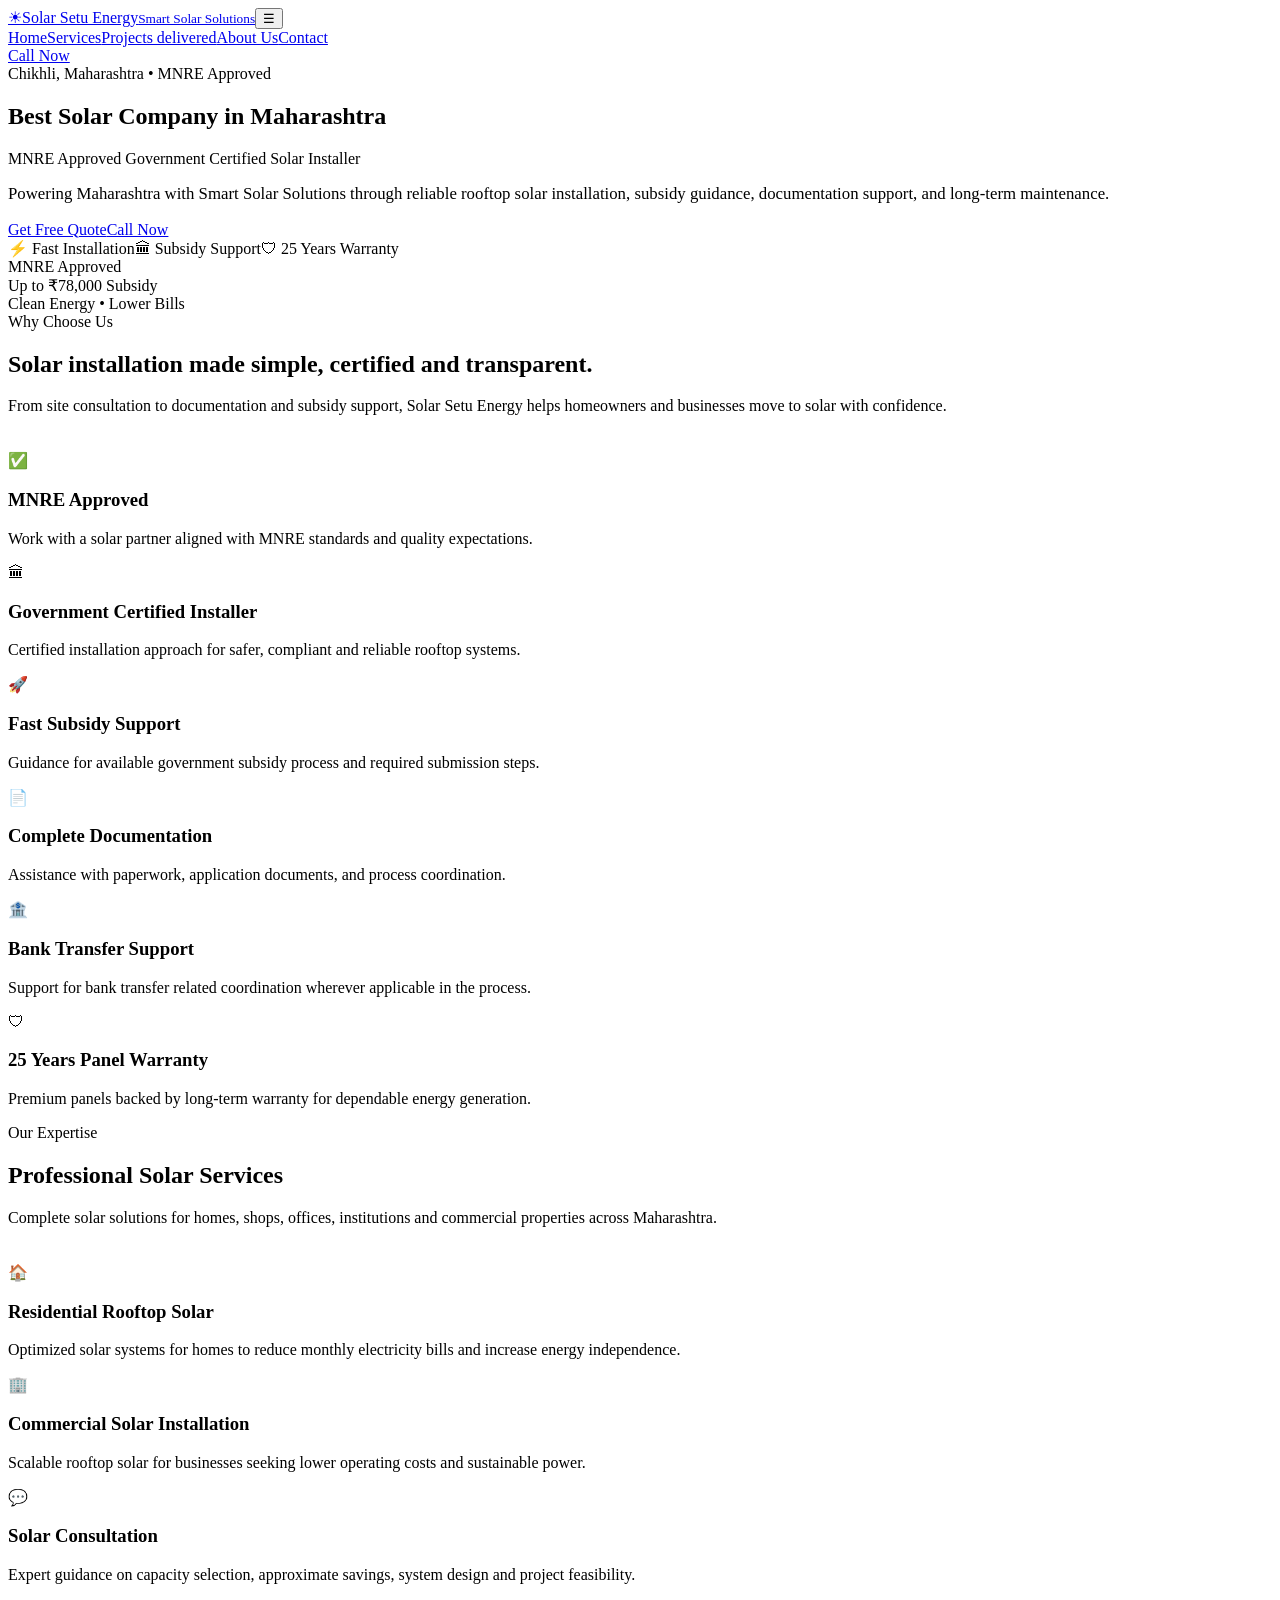
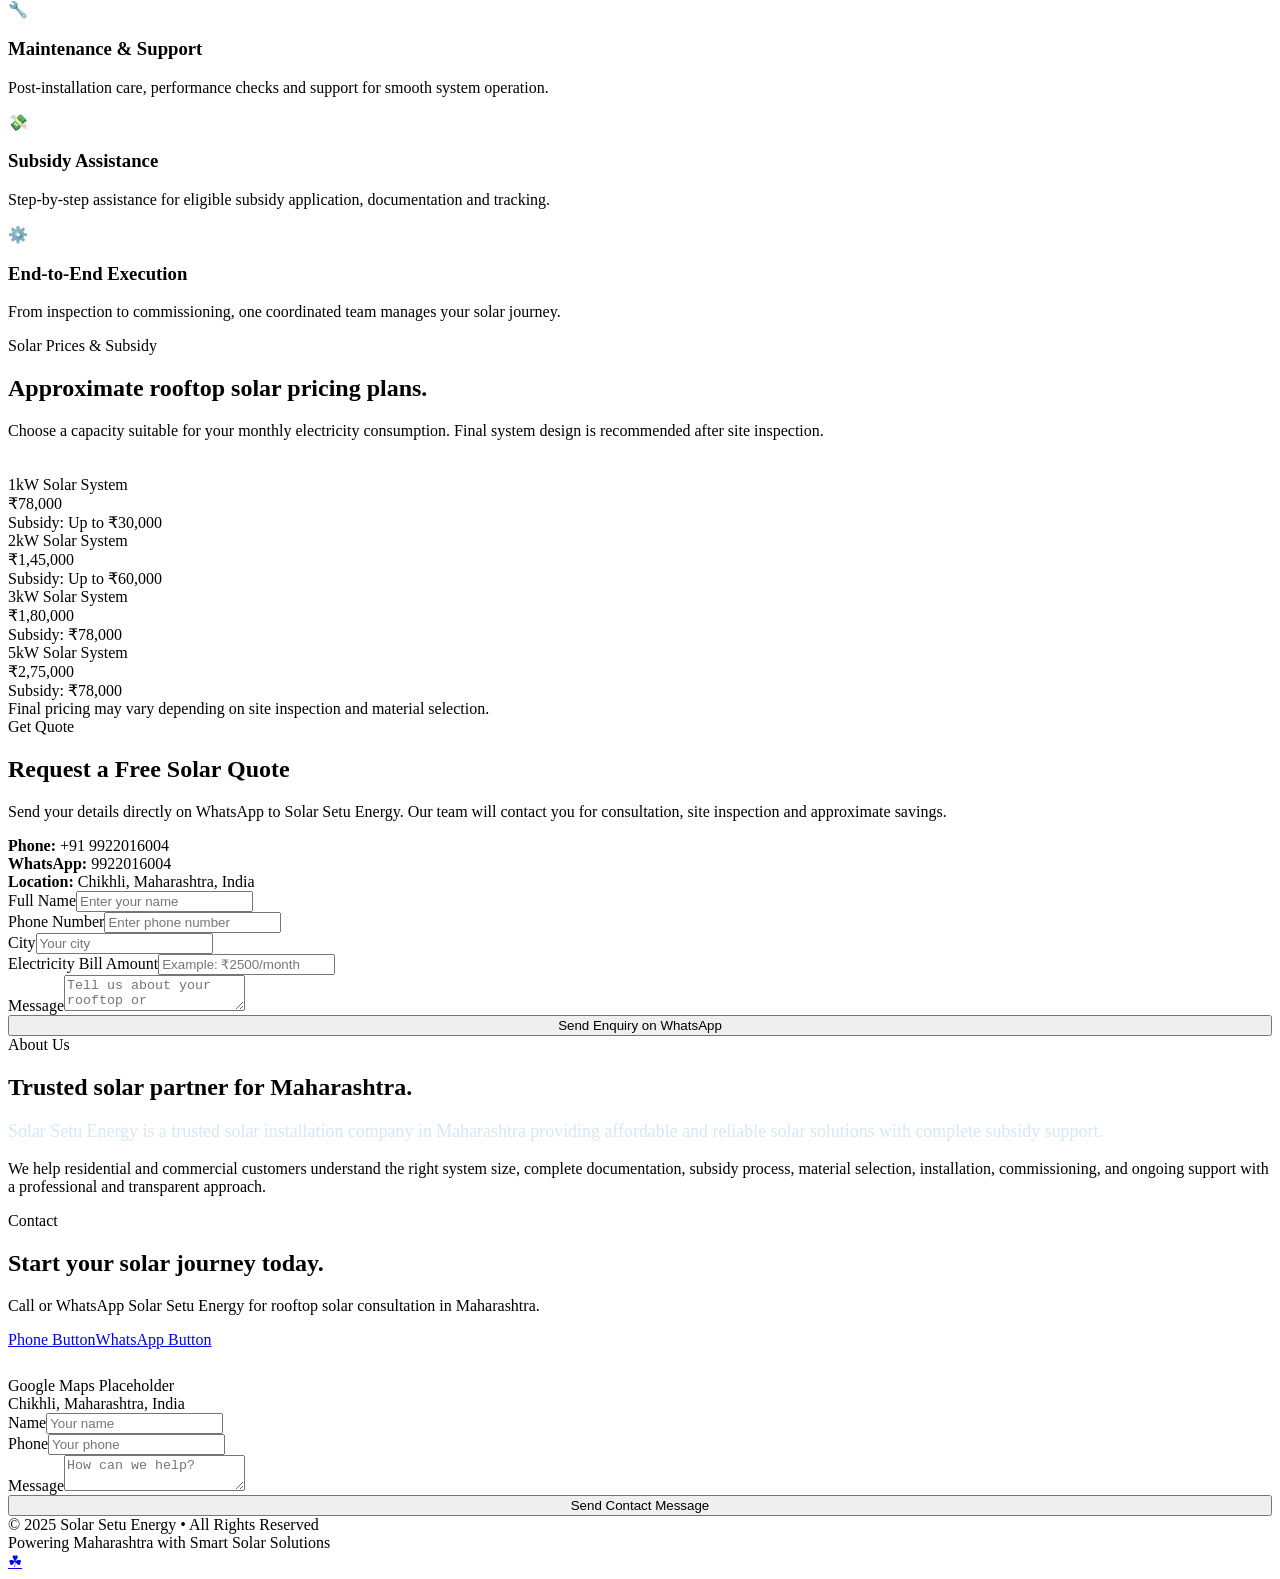
==== index.html @ 8512047b "Update index.html" ====
<!DOCTYPE html>
<html lang="en">
<head>
<meta charset="UTF-8">
<meta name="viewport" content="width=device-width, initial-scale=1.0">
<title>Solar Setu Energy | Best Solar Company in Maharashtra</title>
<meta name="description" content="Solar Setu Energy is a trusted solar company in Maharashtra offering rooftop solar installation, MNRE approved government certified installation, subsidy support, documentation, consultation, and maintenance.">
<meta name="keywords" content="solar company Maharashtra, rooftop solar Maharashtra, solar subsidy, MNRE approved installer, Solar Setu Energy, solar Chikhli">
<link rel="icon" href="data:image/svg+xml,%3Csvg xmlns='http://www.w3.org/2000/svg' viewBox='0 0 64 64'%3E%3Crect width='64' height='64' rx='14' fill='%2305080f'/%3E%3Ccircle cx='32' cy='22' r='10' fill='%2336ff9b'/%3E%3Cpath d='M13 42h38L44 55H20z' fill='%2348a8ff'/%3E%3C/svg%3E">
<link rel="stylesheet" href="styles.css">
<script type="application/ld+json">{"@context":"https://schema.org","@type":"LocalBusiness","name":"Solar Setu Energy","description":"Trusted solar installation company in Maharashtra providing rooftop solar, subsidy support, consultation and maintenance.","telephone":"+91 9922016004","address":{"@type":"PostalAddress","addressLocality":"Chikhli","addressRegion":"Maharashtra","addressCountry":"IN"},"areaServed":"Maharashtra, India","url":"https://example.com","priceRange":"₹₹","sameAs":["https://wa.me/919922016004"]}</script>
<script src="https://sites.super.myninja.ai/_assets/ninja-daytona-script.js"></script>
</head>
<body>
<div class="loader"><div class="loader-orb"></div></div>
<nav class="navbar" id="navbar"><div class="container nav-inner"><a class="brand" href="index.html"><span class="logo">☀</span><span>Solar Setu Energy<small>Smart Solar Solutions</small></span></a><button class="menu-toggle" id="menuToggle">☰</button><div class="nav-links" id="navLinks"><a class="active" href="index.html#home">Home</a><a href="index.html#services">Services</a><a href="projects.html">Projects delivered</a><a href="index.html#about">About Us</a><a href="index.html#contact">Contact</a></div><a class="nav-cta" href="tel:+919922016004">Call Now</a></div></nav>
<main>
<section class="hero" id="home"><div class="container hero-grid"><div class="reveal"><span class="eyebrow">Chikhli, Maharashtra • MNRE Approved</span><h1>Best Solar Company in <span class="gradient-text">Maharashtra</span></h1><p>MNRE Approved Government Certified Solar Installer</p><p style="margin-top:14px;font-size:1.05rem;color:var(--muted)">Powering Maharashtra with Smart Solar Solutions through reliable rooftop solar installation, subsidy guidance, documentation support, and long-term maintenance.</p><div class="hero-actions"><a class="btn btn-primary" href="#quote">Get Free Quote</a><a class="btn btn-secondary" href="tel:+919922016004">Call Now</a></div><div class="trust-row"><span>⚡ Fast Installation</span><span>🏛 Subsidy Support</span><span>🛡 25 Years Warranty</span></div></div><div class="solar-visual reveal"><div class="sun"></div><div class="energy-ring r1"></div><div class="energy-ring r2"></div><div class="panel"></div><div class="float-card fc1">MNRE Approved</div><div class="float-card fc2">Up to ₹78,000 Subsidy</div><div class="float-card fc3">Clean Energy • Lower Bills</div></div></div></section>
<section class="section" id="why"><div class="container"><span class="eyebrow reveal">Why Choose Us</span><h2 class="section-title reveal">Solar installation made <span class="gradient-text">simple, certified and transparent.</span></h2><p class="section-lead reveal">From site consultation to documentation and subsidy support, Solar Setu Energy helps homeowners and businesses move to solar with confidence.</p><div class="grid cards-3" style="margin-top:36px"><article class="card reveal"><div class="icon">✅</div><h3>MNRE Approved</h3><p>Work with a solar partner aligned with MNRE standards and quality expectations.</p></article><article class="card reveal"><div class="icon">🏛</div><h3>Government Certified Installer</h3><p>Certified installation approach for safer, compliant and reliable rooftop systems.</p></article><article class="card reveal"><div class="icon">🚀</div><h3>Fast Subsidy Support</h3><p>Guidance for available government subsidy process and required submission steps.</p></article><article class="card reveal"><div class="icon">📄</div><h3>Complete Documentation</h3><p>Assistance with paperwork, application documents, and process coordination.</p></article><article class="card reveal"><div class="icon">🏦</div><h3>Bank Transfer Support</h3><p>Support for bank transfer related coordination wherever applicable in the process.</p></article><article class="card reveal"><div class="icon">🛡</div><h3>25 Years Panel Warranty</h3><p>Premium panels backed by long-term warranty for dependable energy generation.</p></article></div></div></section>
<section class="section" id="services"><div class="container"><span class="eyebrow reveal">Our Expertise</span><h2 class="section-title reveal">Professional <span class="gradient-text">Solar Services</span></h2><p class="section-lead reveal">Complete solar solutions for homes, shops, offices, institutions and commercial properties across Maharashtra.</p><div class="grid cards-3" style="margin-top:36px"><article class="card reveal"><div class="icon">🏠</div><h3>Residential Rooftop Solar</h3><p>Optimized solar systems for homes to reduce monthly electricity bills and increase energy independence.</p></article><article class="card reveal"><div class="icon">🏢</div><h3>Commercial Solar Installation</h3><p>Scalable rooftop solar for businesses seeking lower operating costs and sustainable power.</p></article><article class="card reveal"><div class="icon">💬</div><h3>Solar Consultation</h3><p>Expert guidance on capacity selection, approximate savings, system design and project feasibility.</p></article><article class="card reveal"><div class="icon">🔧</div><h3>Maintenance & Support</h3><p>Post-installation care, performance checks and support for smooth system operation.</p></article><article class="card reveal"><div class="icon">💸</div><h3>Subsidy Assistance</h3><p>Step-by-step assistance for eligible subsidy application, documentation and tracking.</p></article><article class="card reveal"><div class="icon">⚙️</div><h3>End-to-End Execution</h3><p>From inspection to commissioning, one coordinated team manages your solar journey.</p></article></div></div></section>
<section class="section" id="pricing"><div class="container"><span class="eyebrow reveal">Solar Prices & Subsidy</span><h2 class="section-title reveal">Approximate rooftop solar <span class="gradient-text">pricing plans.</span></h2><p class="section-lead reveal">Choose a capacity suitable for your monthly electricity consumption. Final system design is recommended after site inspection.</p><div class="grid cards-4" style="margin-top:36px"><article class="price-card reveal"><div class="kw">1kW Solar System</div><div class="price">₹78,000</div><div class="subsidy">Subsidy: Up to ₹30,000</div></article><article class="price-card reveal"><div class="kw">2kW Solar System</div><div class="price">₹1,45,000</div><div class="subsidy">Subsidy: Up to ₹60,000</div></article><article class="price-card featured reveal"><div class="kw">3kW Solar System</div><div class="price">₹1,80,000</div><div class="subsidy">Subsidy: ₹78,000</div></article><article class="price-card reveal"><div class="kw">5kW Solar System</div><div class="price">₹2,75,000</div><div class="subsidy">Subsidy: ₹78,000</div></article></div><div class="note reveal">Final pricing may vary depending on site inspection and material selection.</div></div></section>
<section class="section" id="quote"><div class="container quote-wrap"><div class="reveal"><span class="eyebrow">Get Quote</span><h2 class="section-title">Request a <span class="gradient-text">Free Solar Quote</span></h2><p class="section-lead">Send your details directly on WhatsApp to Solar Setu Energy. Our team will contact you for consultation, site inspection and approximate savings.</p><div class="info-list"><div><strong>Phone:</strong> +91 9922016004</div><div><strong>WhatsApp:</strong> 9922016004</div><div><strong>Location:</strong> Chikhli, Maharashtra, India</div></div></div><form class="form-shell reveal" id="quoteForm"><div class="form-grid"><div class="field"><label>Full Name</label><input name="name" required placeholder="Enter your name"></div><div class="field"><label>Phone Number</label><input name="phone" required inputmode="tel" placeholder="Enter phone number"></div><div class="field"><label>City</label><input name="city" required placeholder="Your city"></div><div class="field"><label>Electricity Bill Amount</label><input name="bill" required placeholder="Example: ₹2500/month"></div><div class="field full"><label>Message</label><textarea name="message" placeholder="Tell us about your rooftop or requirement"></textarea></div><div class="field full"><button class="btn btn-primary" type="submit" style="width:100%">Send Enquiry on WhatsApp</button></div></div></form></div></section>
<section class="section" id="about"><div class="container about-wrap"><div class="reveal"><span class="eyebrow">About Us</span><h2 class="section-title">Trusted solar partner for <span class="gradient-text">Maharashtra.</span></h2></div><div class="card reveal"><p style="font-size:1.12rem;color:#d7e7f6">Solar Setu Energy is a trusted solar installation company in Maharashtra providing affordable and reliable solar solutions with complete subsidy support.</p><p style="margin-top:18px;color:var(--muted)">We help residential and commercial customers understand the right system size, complete documentation, subsidy process, material selection, installation, commissioning, and ongoing support with a professional and transparent approach.</p></div></div></section>
<section class="section" id="contact"><div class="container contact-wrap"><div class="reveal"><span class="eyebrow">Contact</span><h2 class="section-title">Start your solar journey <span class="gradient-text">today.</span></h2><p class="section-lead">Call or WhatsApp Solar Setu Energy for rooftop solar consultation in Maharashtra.</p><div class="hero-actions"><a class="btn btn-primary" href="tel:+919922016004">Phone Button</a><a class="btn btn-secondary" href="https://wa.me/919922016004" target="_blank" rel="noopener">WhatsApp Button</a></div><div class="map" style="margin-top:28px"><span>Google Maps Placeholder<br>Chikhli, Maharashtra, India</span></div></div><form class="form-shell reveal" id="contactForm"><div class="form-grid"><div class="field"><label>Name</label><input name="name" required placeholder="Your name"></div><div class="field"><label>Phone</label><input name="phone" required placeholder="Your phone"></div><div class="field full"><label>Message</label><textarea name="message" placeholder="How can we help?"></textarea></div><div class="field full"><button class="btn btn-primary" type="submit" style="width:100%">Send Contact Message</button></div></div></form></div></section>
</main>
<footer class="footer"><div class="container footer-inner"><div>© 2025 Solar Setu Energy • All Rights Reserved</div><div>Powering Maharashtra with Smart Solar Solutions</div></div></footer>
<a class="whatsapp-float" href="https://wa.me/919922016004" target="_blank" aria-label="WhatsApp">☘</a>
<script src="script.js"></script>
</body>
</html>
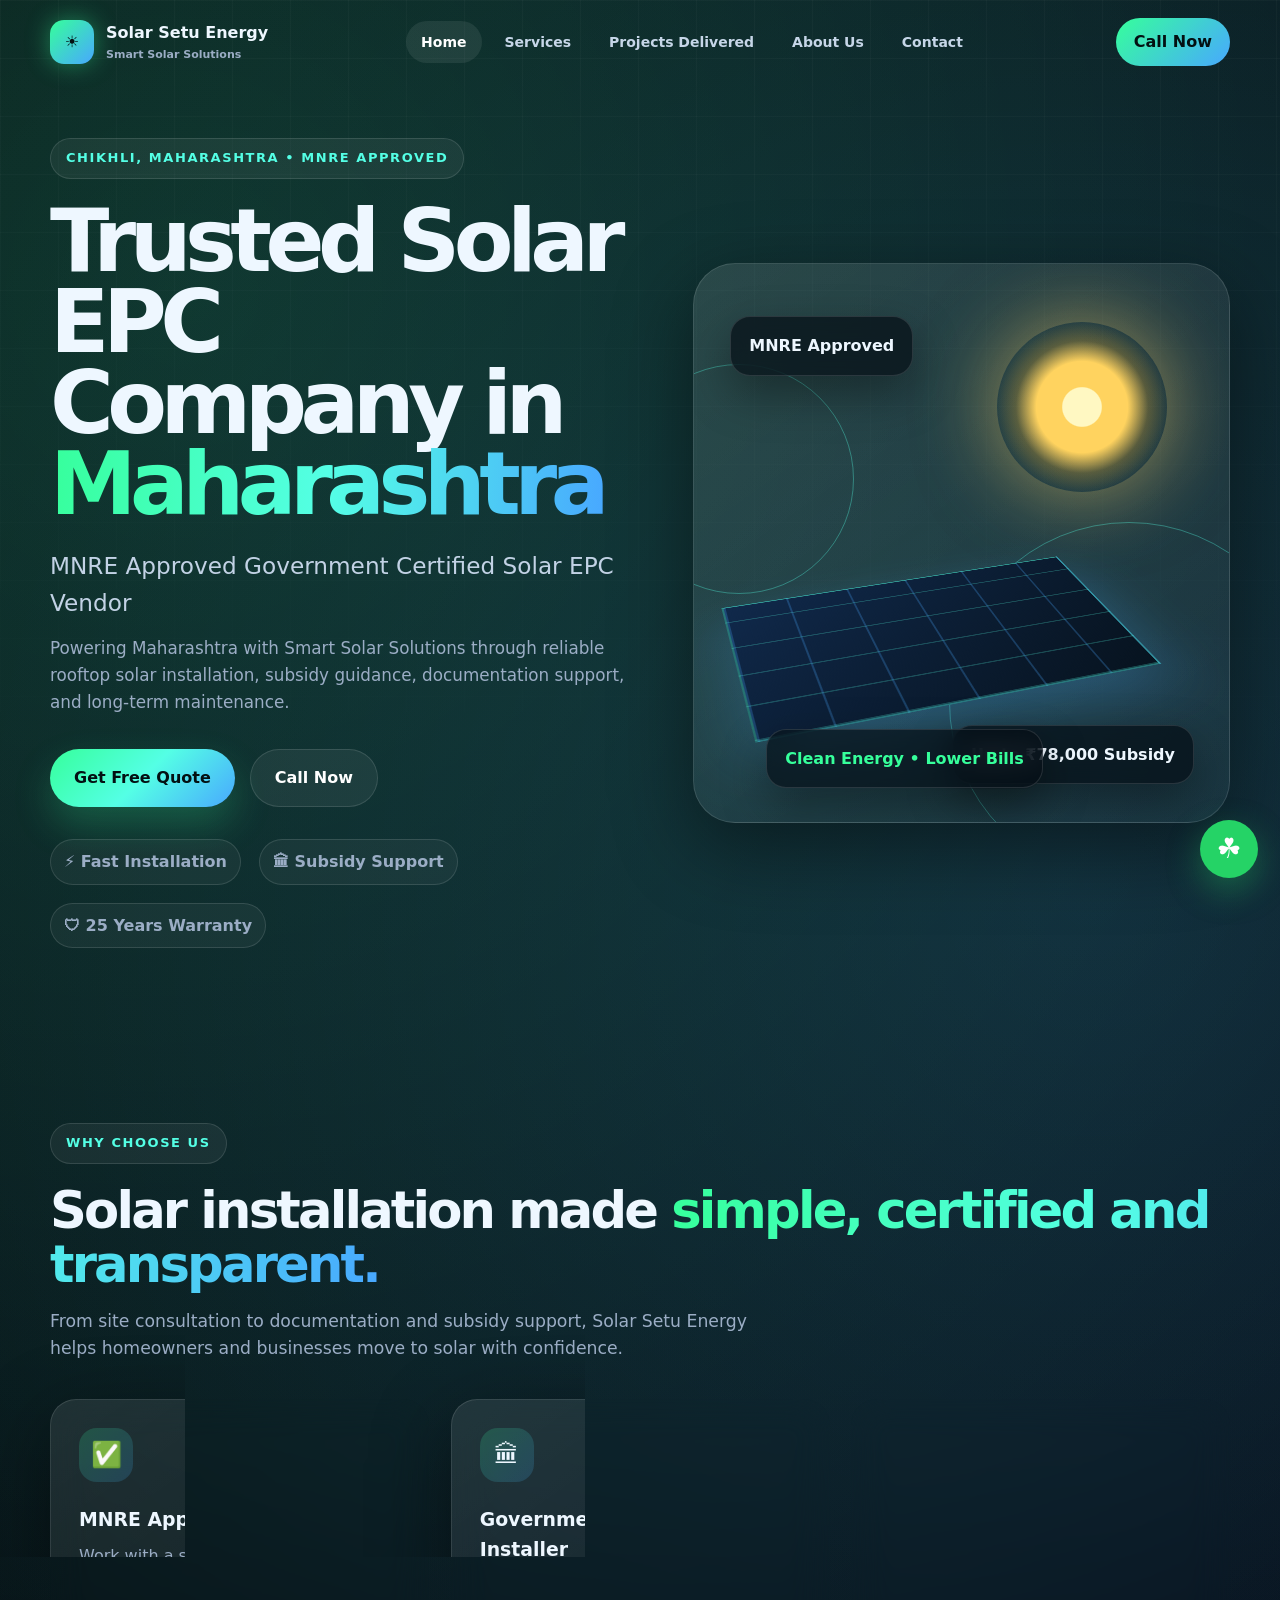
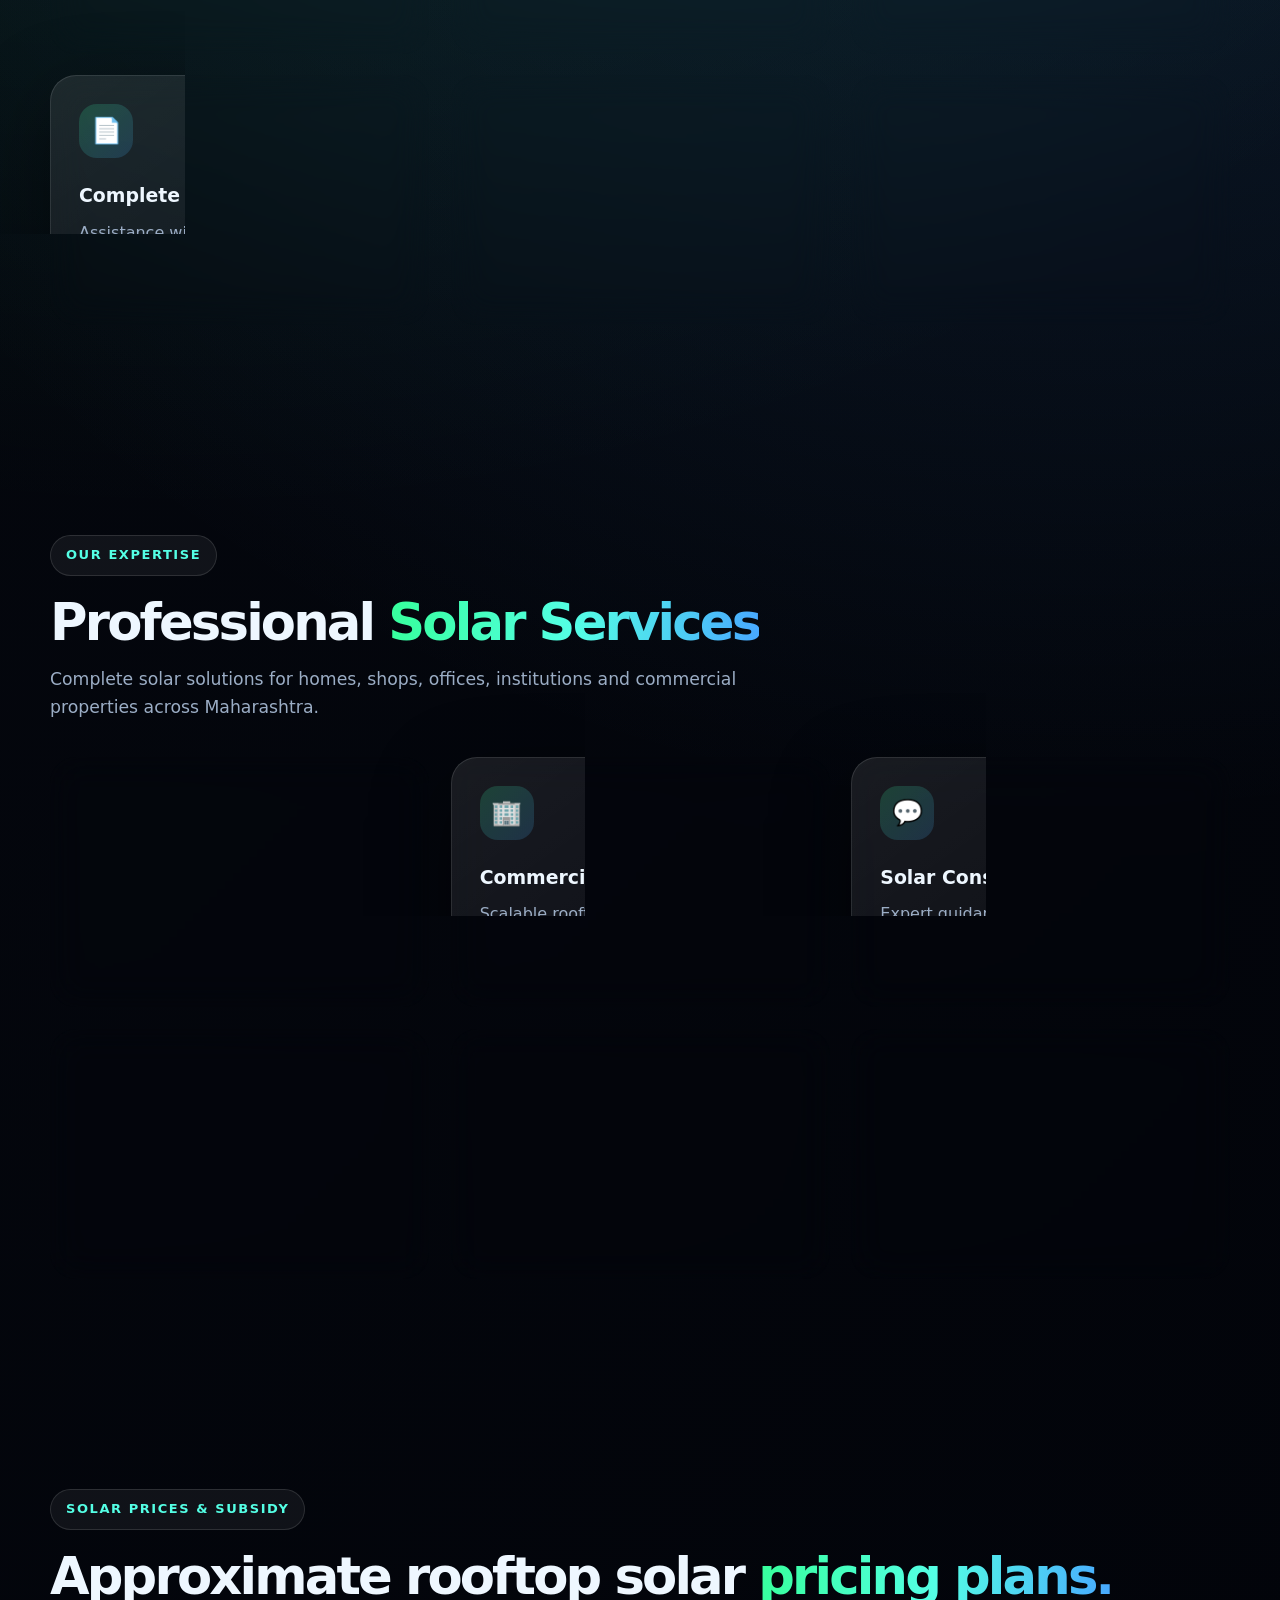
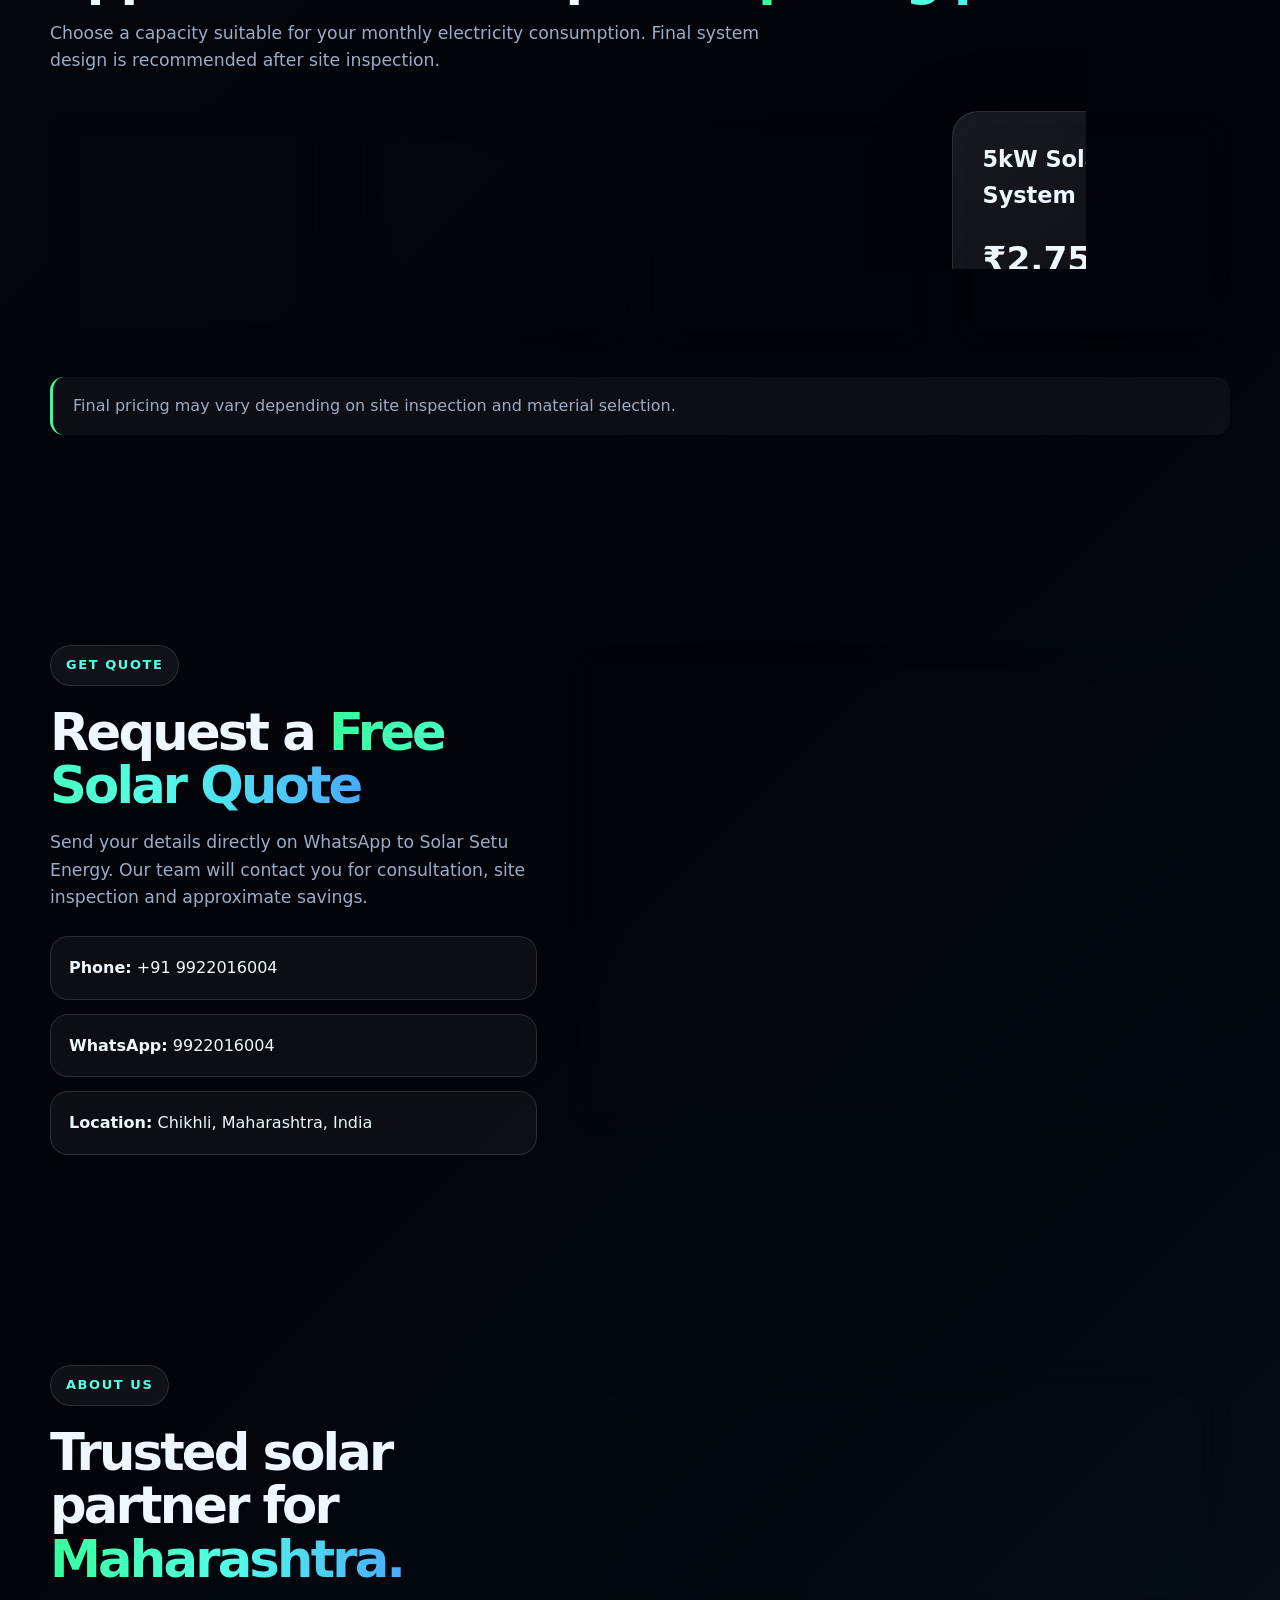
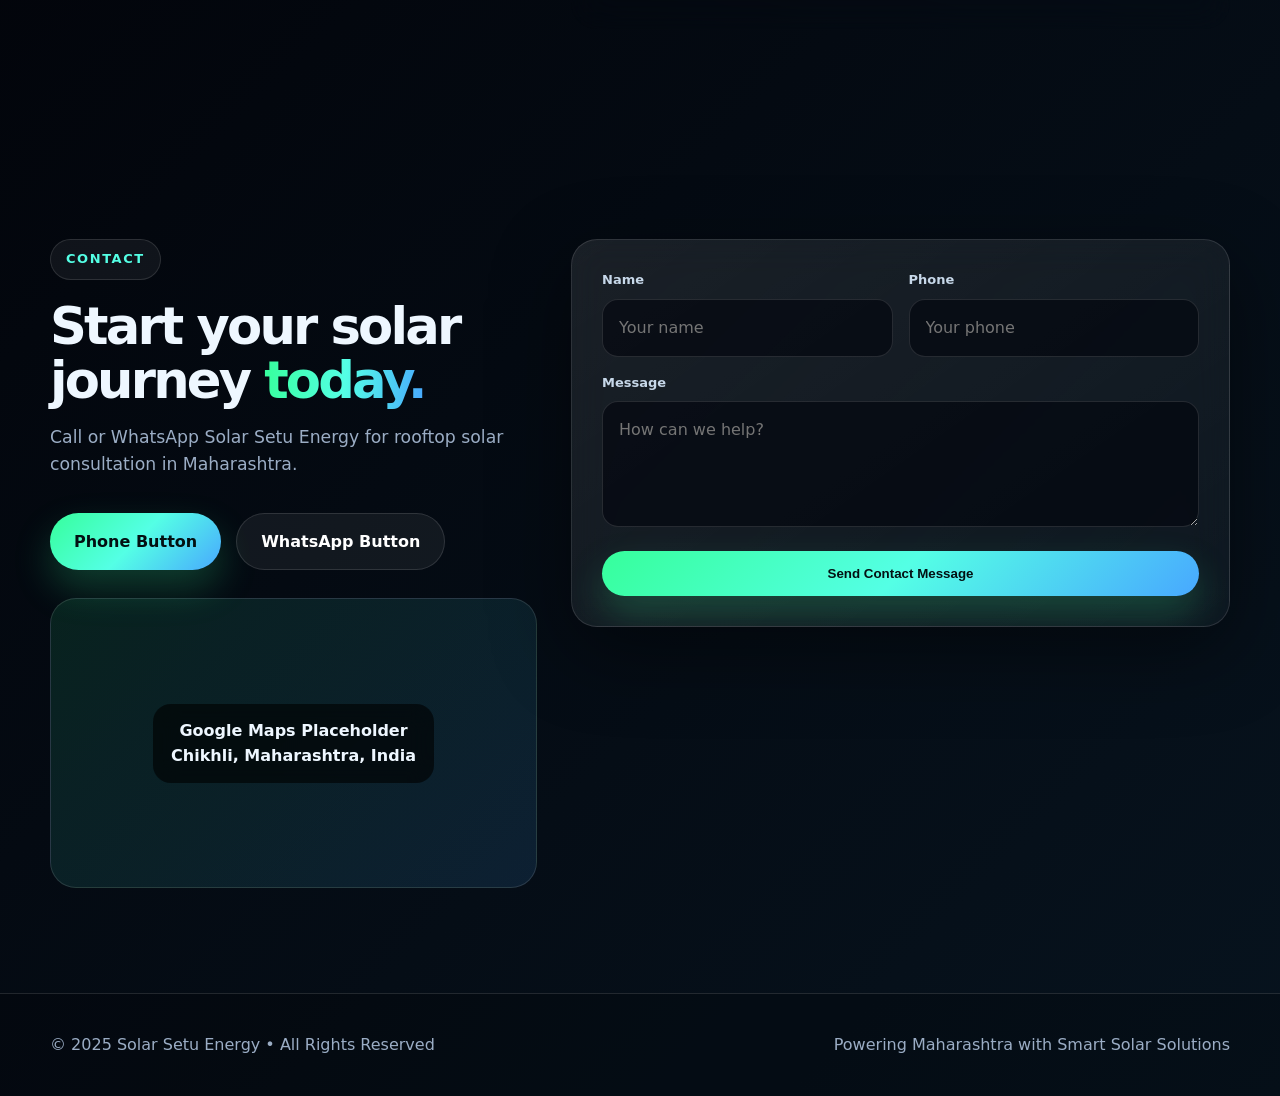
==== commit 066799f6: "Update index.html" ====
--- a/index.html
+++ b/index.html
@@ -13,9 +13,9 @@
 </head>
 <body>
 <div class="loader"><div class="loader-orb"></div></div>
-<nav class="navbar" id="navbar"><div class="container nav-inner"><a class="brand" href="index.html"><span class="logo">☀</span><span>Solar Setu Energy<small>Smart Solar Solutions</small></span></a><button class="menu-toggle" id="menuToggle">☰</button><div class="nav-links" id="navLinks"><a class="active" href="index.html#home">Home</a><a href="index.html#services">Services</a><a href="projects.html">Projects delivered</a><a href="index.html#about">About Us</a><a href="index.html#contact">Contact</a></div><a class="nav-cta" href="tel:+919922016004">Call Now</a></div></nav>
+<nav class="navbar" id="navbar"><div class="container nav-inner"><a class="brand" href="index.html"><span class="logo">☀</span><span>Solar Setu Energy<small>Smart Solar Solutions</small></span></a><button class="menu-toggle" id="menuToggle">☰</button><div class="nav-links" id="navLinks"><a class="active" href="index.html#home">Home</a><a href="index.html#services">Services</a><a href="projects.html">Projects Delivered</a><a href="index.html#about">About Us</a><a href="index.html#contact">Contact</a></div><a class="nav-cta" href="tel:+919922016004">Call Now</a></div></nav>
 <main>
-<section class="hero" id="home"><div class="container hero-grid"><div class="reveal"><span class="eyebrow">Chikhli, Maharashtra • MNRE Approved</span><h1>Best Solar Company in <span class="gradient-text">Maharashtra</span></h1><p>MNRE Approved Government Certified Solar Installer</p><p style="margin-top:14px;font-size:1.05rem;color:var(--muted)">Powering Maharashtra with Smart Solar Solutions through reliable rooftop solar installation, subsidy guidance, documentation support, and long-term maintenance.</p><div class="hero-actions"><a class="btn btn-primary" href="#quote">Get Free Quote</a><a class="btn btn-secondary" href="tel:+919922016004">Call Now</a></div><div class="trust-row"><span>⚡ Fast Installation</span><span>🏛 Subsidy Support</span><span>🛡 25 Years Warranty</span></div></div><div class="solar-visual reveal"><div class="sun"></div><div class="energy-ring r1"></div><div class="energy-ring r2"></div><div class="panel"></div><div class="float-card fc1">MNRE Approved</div><div class="float-card fc2">Up to ₹78,000 Subsidy</div><div class="float-card fc3">Clean Energy • Lower Bills</div></div></div></section>
+<section class="hero" id="home"><div class="container hero-grid"><div class="reveal"><span class="eyebrow">Chikhli, Maharashtra • MNRE Approved</span><h1>Trusted Solar EPC Company in <span class="gradient-text">Maharashtra</span></h1><p>MNRE Approved Government Certified Solar EPC Vendor</p><p style="margin-top:14px;font-size:1.05rem;color:var(--muted)">Powering Maharashtra with Smart Solar Solutions through reliable rooftop solar installation, subsidy guidance, documentation support, and long-term maintenance.</p><div class="hero-actions"><a class="btn btn-primary" href="#quote">Get Free Quote</a><a class="btn btn-secondary" href="tel:+919922016004">Call Now</a></div><div class="trust-row"><span>⚡ Fast Installation</span><span>🏛 Subsidy Support</span><span>🛡 25 Years Warranty</span></div></div><div class="solar-visual reveal"><div class="sun"></div><div class="energy-ring r1"></div><div class="energy-ring r2"></div><div class="panel"></div><div class="float-card fc1">MNRE Approved</div><div class="float-card fc2">Up to ₹78,000 Subsidy</div><div class="float-card fc3">Clean Energy • Lower Bills</div></div></div></section>
 <section class="section" id="why"><div class="container"><span class="eyebrow reveal">Why Choose Us</span><h2 class="section-title reveal">Solar installation made <span class="gradient-text">simple, certified and transparent.</span></h2><p class="section-lead reveal">From site consultation to documentation and subsidy support, Solar Setu Energy helps homeowners and businesses move to solar with confidence.</p><div class="grid cards-3" style="margin-top:36px"><article class="card reveal"><div class="icon">✅</div><h3>MNRE Approved</h3><p>Work with a solar partner aligned with MNRE standards and quality expectations.</p></article><article class="card reveal"><div class="icon">🏛</div><h3>Government Certified Installer</h3><p>Certified installation approach for safer, compliant and reliable rooftop systems.</p></article><article class="card reveal"><div class="icon">🚀</div><h3>Fast Subsidy Support</h3><p>Guidance for available government subsidy process and required submission steps.</p></article><article class="card reveal"><div class="icon">📄</div><h3>Complete Documentation</h3><p>Assistance with paperwork, application documents, and process coordination.</p></article><article class="card reveal"><div class="icon">🏦</div><h3>Bank Transfer Support</h3><p>Support for bank transfer related coordination wherever applicable in the process.</p></article><article class="card reveal"><div class="icon">🛡</div><h3>25 Years Panel Warranty</h3><p>Premium panels backed by long-term warranty for dependable energy generation.</p></article></div></div></section>
 <section class="section" id="services"><div class="container"><span class="eyebrow reveal">Our Expertise</span><h2 class="section-title reveal">Professional <span class="gradient-text">Solar Services</span></h2><p class="section-lead reveal">Complete solar solutions for homes, shops, offices, institutions and commercial properties across Maharashtra.</p><div class="grid cards-3" style="margin-top:36px"><article class="card reveal"><div class="icon">🏠</div><h3>Residential Rooftop Solar</h3><p>Optimized solar systems for homes to reduce monthly electricity bills and increase energy independence.</p></article><article class="card reveal"><div class="icon">🏢</div><h3>Commercial Solar Installation</h3><p>Scalable rooftop solar for businesses seeking lower operating costs and sustainable power.</p></article><article class="card reveal"><div class="icon">💬</div><h3>Solar Consultation</h3><p>Expert guidance on capacity selection, approximate savings, system design and project feasibility.</p></article><article class="card reveal"><div class="icon">🔧</div><h3>Maintenance & Support</h3><p>Post-installation care, performance checks and support for smooth system operation.</p></article><article class="card reveal"><div class="icon">💸</div><h3>Subsidy Assistance</h3><p>Step-by-step assistance for eligible subsidy application, documentation and tracking.</p></article><article class="card reveal"><div class="icon">⚙️</div><h3>End-to-End Execution</h3><p>From inspection to commissioning, one coordinated team manages your solar journey.</p></article></div></div></section>
 <section class="section" id="pricing"><div class="container"><span class="eyebrow reveal">Solar Prices & Subsidy</span><h2 class="section-title reveal">Approximate rooftop solar <span class="gradient-text">pricing plans.</span></h2><p class="section-lead reveal">Choose a capacity suitable for your monthly electricity consumption. Final system design is recommended after site inspection.</p><div class="grid cards-4" style="margin-top:36px"><article class="price-card reveal"><div class="kw">1kW Solar System</div><div class="price">₹78,000</div><div class="subsidy">Subsidy: Up to ₹30,000</div></article><article class="price-card reveal"><div class="kw">2kW Solar System</div><div class="price">₹1,45,000</div><div class="subsidy">Subsidy: Up to ₹60,000</div></article><article class="price-card featured reveal"><div class="kw">3kW Solar System</div><div class="price">₹1,80,000</div><div class="subsidy">Subsidy: ₹78,000</div></article><article class="price-card reveal"><div class="kw">5kW Solar System</div><div class="price">₹2,75,000</div><div class="subsidy">Subsidy: ₹78,000</div></article></div><div class="note reveal">Final pricing may vary depending on site inspection and material selection.</div></div></section>
--- a/styles.css
+++ b/styles.css
@@ -0,0 +1,2 @@
+@import url('https://fonts.googleapis.com/css2?family=Inter:wght@400;500;600;700;800;900&display=swap');
+:root{--bg:#05080f;--bg2:#08111f;--card:rgba(255,255,255,.07);--line:rgba(255,255,255,.12);--text:#eef7ff;--muted:#9badc5;--green:#36ff9b;--blue:#48a8ff;--cyan:#54ffe5;--gold:#ffd36a;--shadow:0 24px 80px rgba(0,0,0,.45);--radius:26px;--max:1180px}*{box-sizing:border-box;margin:0;padding:0}html{scroll-behavior:smooth}body{font-family:Inter,system-ui,-apple-system,Segoe UI,sans-serif;background:radial-gradient(circle at 15% 5%,rgba(54,255,155,.17),transparent 32%),radial-gradient(circle at 85% 15%,rgba(72,168,255,.18),transparent 30%),linear-gradient(135deg,var(--bg),#02040a 65%,#07131e);color:var(--text);line-height:1.6;overflow-x:hidden}body::before{content:"";position:fixed;inset:0;pointer-events:none;background-image:linear-gradient(rgba(255,255,255,.035) 1px,transparent 1px),linear-gradient(90deg,rgba(255,255,255,.035) 1px,transparent 1px);background-size:58px 58px;mask-image:linear-gradient(to bottom,rgba(0,0,0,.8),transparent);z-index:-2}a{text-decoration:none;color:inherit}img{max-width:100%}.container{width:min(var(--max),calc(100% - 36px));margin:auto}.section{padding:105px 0;position:relative}.eyebrow{display:inline-flex;gap:10px;align-items:center;padding:9px 15px;border:1px solid var(--line);border-radius:99px;background:rgba(255,255,255,.055);color:var(--cyan);font-weight:800;font-size:13px;letter-spacing:.12em;text-transform:uppercase}.gradient-text{background:linear-gradient(95deg,var(--green),var(--cyan),var(--blue));-webkit-background-clip:text;background-clip:text;color:transparent}.section-title{font-size:clamp(2rem,4vw,3.6rem);line-height:1.05;margin:20px 0 16px;font-weight:900;letter-spacing:-.055em}.section-lead{max-width:720px;color:var(--muted);font-size:1.08rem}.loader{position:fixed;inset:0;background:#03060b;display:grid;place-items:center;z-index:9999;transition:.65s}.loader.hide{opacity:0;visibility:hidden}.loader-orb{width:78px;height:78px;border-radius:50%;background:conic-gradient(from 90deg,var(--green),var(--blue),transparent,var(--green));animation:spin 1.1s linear infinite;filter:drop-shadow(0 0 24px rgba(54,255,155,.55))}.loader-orb::after{content:"";position:absolute;inset:10px;border-radius:50%;background:#03060b}@keyframes spin{to{transform:rotate(360deg)}}.navbar{position:fixed;top:0;left:0;width:100%;z-index:1000;padding:18px 0;transition:.35s}.navbar.scrolled{padding:10px 0;background:rgba(5,8,15,.72);backdrop-filter:blur(18px);border-bottom:1px solid var(--line)}.nav-inner{display:flex;align-items:center;justify-content:space-between}.brand{display:flex;gap:12px;align-items:center;font-weight:900}.logo{width:44px;height:44px;border-radius:14px;display:grid;place-items:center;background:linear-gradient(135deg,var(--green),var(--blue));color:#031012;box-shadow:0 0 24px rgba(54,255,155,.4)}.brand small{display:block;color:var(--muted);font-size:11px;font-weight:700}.nav-links{display:flex;gap:8px;align-items:center}.nav-links a{padding:10px 15px;border-radius:99px;color:#c6d6e8;font-weight:700;font-size:14px;transition:.25s}.nav-links a:hover,.nav-links a.active{color:white;background:rgba(255,255,255,.08)}.nav-cta,.btn{display:inline-flex;align-items:center;justify-content:center;gap:10px;border:none;cursor:pointer;font-weight:900;border-radius:99px;transition:.28s}.nav-cta{padding:11px 18px;background:linear-gradient(135deg,var(--green),var(--blue));color:#031012}.btn{padding:15px 24px}.btn-primary{background:linear-gradient(135deg,var(--green),var(--cyan),var(--blue));color:#031012;box-shadow:0 18px 38px rgba(54,255,155,.22)}.btn-secondary{border:1px solid var(--line);background:rgba(255,255,255,.06);color:white}.btn:hover,.nav-cta:hover{transform:translateY(-3px);filter:saturate(1.2)}.menu-toggle{display:none;background:rgba(255,255,255,.08);border:1px solid var(--line);color:white;border-radius:14px;padding:10px 12px}.hero{min-height:100vh;display:flex;align-items:center;padding:138px 0 70px;position:relative;overflow:hidden}.hero-grid{display:grid;grid-template-columns:1.05fr .95fr;gap:50px;align-items:center}.hero h1{font-size:clamp(2.7rem,6.8vw,6.8rem);line-height:.93;letter-spacing:-.075em;font-weight:900;margin:22px 0}.hero p{font-size:clamp(1.1rem,2vw,1.45rem);color:#c2d2e5;max-width:710px}.hero-actions{display:flex;gap:15px;flex-wrap:wrap;margin-top:34px}.trust-row{display:flex;gap:18px;flex-wrap:wrap;margin-top:32px;color:var(--muted);font-weight:700}.trust-row span{padding:9px 13px;border:1px solid var(--line);border-radius:99px;background:rgba(255,255,255,.045)}.solar-visual{height:560px;position:relative;border-radius:42px;background:linear-gradient(145deg,rgba(255,255,255,.11),rgba(255,255,255,.035));border:1px solid var(--line);box-shadow:var(--shadow);overflow:hidden}.sun{position:absolute;width:170px;height:170px;right:62px;top:58px;border-radius:50%;background:radial-gradient(circle,#fff8c2 0 16%,#ffd35f 17% 38%,rgba(255,187,45,.25) 55%,transparent 72%);box-shadow:0 0 80px rgba(255,211,106,.55);animation:float 5s ease-in-out infinite}.panel{position:absolute;left:44px;bottom:70px;width:72%;height:235px;transform:perspective(900px) rotateX(58deg) rotateZ(-18deg);background:repeating-linear-gradient(90deg,rgba(72,168,255,.25) 0 2px,transparent 2px 66px),repeating-linear-gradient(0deg,rgba(84,255,229,.22) 0 2px,transparent 2px 50px),linear-gradient(135deg,#10294b,#07131f);border:2px solid rgba(84,255,229,.4);box-shadow:0 30px 70px rgba(72,168,255,.25)}.energy-ring{position:absolute;border:1px solid rgba(84,255,229,.35);border-radius:50%;animation:pulse 4s ease-in-out infinite}.r1{width:360px;height:360px;right:-80px;bottom:-60px}.r2{width:230px;height:230px;left:-70px;top:100px;animation-delay:1s}.float-card{position:absolute;padding:16px 18px;border-radius:20px;background:rgba(3,10,18,.65);border:1px solid var(--line);backdrop-filter:blur(14px);box-shadow:0 18px 45px rgba(0,0,0,.35);font-weight:900}.fc1{left:36px;top:52px}.fc2{right:35px;bottom:38px}.fc3{left:72px;bottom:34px;color:var(--green)}@keyframes float{50%{transform:translateY(-18px)}}@keyframes pulse{50%{transform:scale(1.08);opacity:.45}}.grid{display:grid;gap:22px}.cards-3{grid-template-columns:repeat(3,1fr)}.cards-4{grid-template-columns:repeat(4,1fr)}.card,.price-card,.project-card,.form-shell{background:linear-gradient(145deg,rgba(255,255,255,.09),rgba(255,255,255,.035));border:1px solid var(--line);border-radius:var(--radius);box-shadow:var(--shadow);backdrop-filter:blur(18px);transition:.3s;position:relative;overflow:hidden}.card::before,.price-card::before,.project-card::before{content:"";position:absolute;inset:-1px;background:radial-gradient(circle at top left,rgba(54,255,155,.2),transparent 36%),radial-gradient(circle at bottom right,rgba(72,168,255,.16),transparent 38%);opacity:0;transition:.3s;z-index:0}.card:hover::before,.price-card:hover::before,.project-card:hover::before{opacity:1}.card:hover,.price-card:hover,.project-card:hover{transform:translateY(-8px);border-color:rgba(84,255,229,.34)}.card>* ,.price-card>* ,.project-card>*{position:relative;z-index:1}.card{padding:28px}.icon{width:54px;height:54px;border-radius:18px;display:grid;place-items:center;background:linear-gradient(135deg,rgba(54,255,155,.18),rgba(72,168,255,.18));font-size:25px;margin-bottom:22px}.card h3{font-size:1.18rem;margin-bottom:9px}.card p{color:var(--muted)}.price-card{padding:30px}.price-card.featured{border-color:rgba(54,255,155,.45);transform:scale(1.025)}.kw{font-weight:900;font-size:1.4rem}.price{font-size:2.15rem;font-weight:900;margin:18px 0 8px}.subsidy{color:var(--green);font-weight:900}.note{margin-top:26px;color:var(--muted);padding:16px 20px;border-left:3px solid var(--green);background:rgba(255,255,255,.045);border-radius:14px}.quote-wrap,.contact-wrap,.about-wrap{display:grid;grid-template-columns:.85fr 1.15fr;gap:34px;align-items:start}.form-shell{padding:30px}.form-grid{display:grid;grid-template-columns:1fr 1fr;gap:16px}.field.full{grid-column:1/-1}.field label{display:block;font-size:13px;color:#c7d8e9;margin-bottom:8px;font-weight:800}.field input,.field textarea{width:100%;border:1px solid var(--line);background:rgba(2,6,13,.62);color:white;border-radius:16px;padding:15px 16px;outline:none;font:inherit;transition:.2s}.field textarea{min-height:126px;resize:vertical}.field input:focus,.field textarea:focus{border-color:var(--green);box-shadow:0 0 0 4px rgba(54,255,155,.08)}.info-list{display:grid;gap:14px;margin-top:24px}.info-list div{padding:18px;border-radius:18px;border:1px solid var(--line);background:rgba(255,255,255,.045)}.map{height:290px;border-radius:26px;border:1px solid var(--line);background:linear-gradient(135deg,rgba(54,255,155,.1),rgba(72,168,255,.12)),url('https://images.unsplash.com/photo-1524661135-423995f22d0b?auto=format&fit=crop&w=1200&q=70') center/cover;display:grid;place-items:center;text-align:center;overflow:hidden}.map span{padding:14px 18px;border-radius:18px;background:rgba(0,0,0,.62);backdrop-filter:blur(12px);font-weight:900}.projects-hero{padding:150px 0 55px;text-align:center}.projects-grid{grid-template-columns:repeat(3,1fr)}.project-card{height:275px;display:flex;align-items:end;background:linear-gradient(145deg,rgba(84,255,229,.08),rgba(72,168,255,.08))}.project-placeholder{position:absolute;inset:18px 18px 78px;border-radius:20px;background:linear-gradient(135deg,rgba(255,255,255,.08),rgba(255,255,255,.025));border:1px dashed rgba(255,255,255,.22);display:grid;place-items:center;color:#7890a8;font-weight:900;transition:.35s}.project-card:hover .project-placeholder{transform:scale(1.04);border-color:rgba(54,255,155,.45)}.project-overlay{width:100%;padding:22px;background:linear-gradient(to top,rgba(0,0,0,.82),transparent);font-weight:900}.footer{padding:38px 0;border-top:1px solid var(--line);background:rgba(0,0,0,.2);color:var(--muted)}.footer-inner{display:flex;justify-content:space-between;gap:20px;flex-wrap:wrap}.reveal{opacity:0;transform:translateY(24px);transition:opacity .7s ease,transform .7s ease}.reveal.show{opacity:1;transform:none}.whatsapp-float{position:fixed;right:22px;bottom:22px;width:58px;height:58px;border-radius:50%;display:grid;place-items:center;background:#25d366;color:white;font-size:28px;z-index:900;box-shadow:0 12px 34px rgba(37,211,102,.35);animation:float 4s ease-in-out infinite}@media(max-width:960px){.hero-grid,.quote-wrap,.contact-wrap,.about-wrap{grid-template-columns:1fr}.solar-visual{height:430px}.cards-3,.cards-4,.projects-grid{grid-template-columns:repeat(2,1fr)}.nav-links{position:fixed;top:72px;right:18px;left:18px;display:none;flex-direction:column;padding:18px;background:rgba(5,8,15,.95);border:1px solid var(--line);border-radius:22px;backdrop-filter:blur(18px)}.nav-links.open{display:flex}.menu-toggle{display:block}.nav-cta{display:none}}@media(max-width:640px){.container{width:min(100% - 24px,var(--max))}.section{padding:74px 0}.hero{padding-top:120px}.hero-actions,.trust-row{flex-direction:column}.btn{width:100%}.cards-3,.cards-4,.projects-grid,.form-grid{grid-template-columns:1fr}.field.full{grid-column:auto}.solar-visual{height:360px;border-radius:28px}.panel{width:78%;height:165px;left:20px}.sun{width:120px;height:120px;right:28px}.footer-inner{display:block}.project-card{height:240px}}
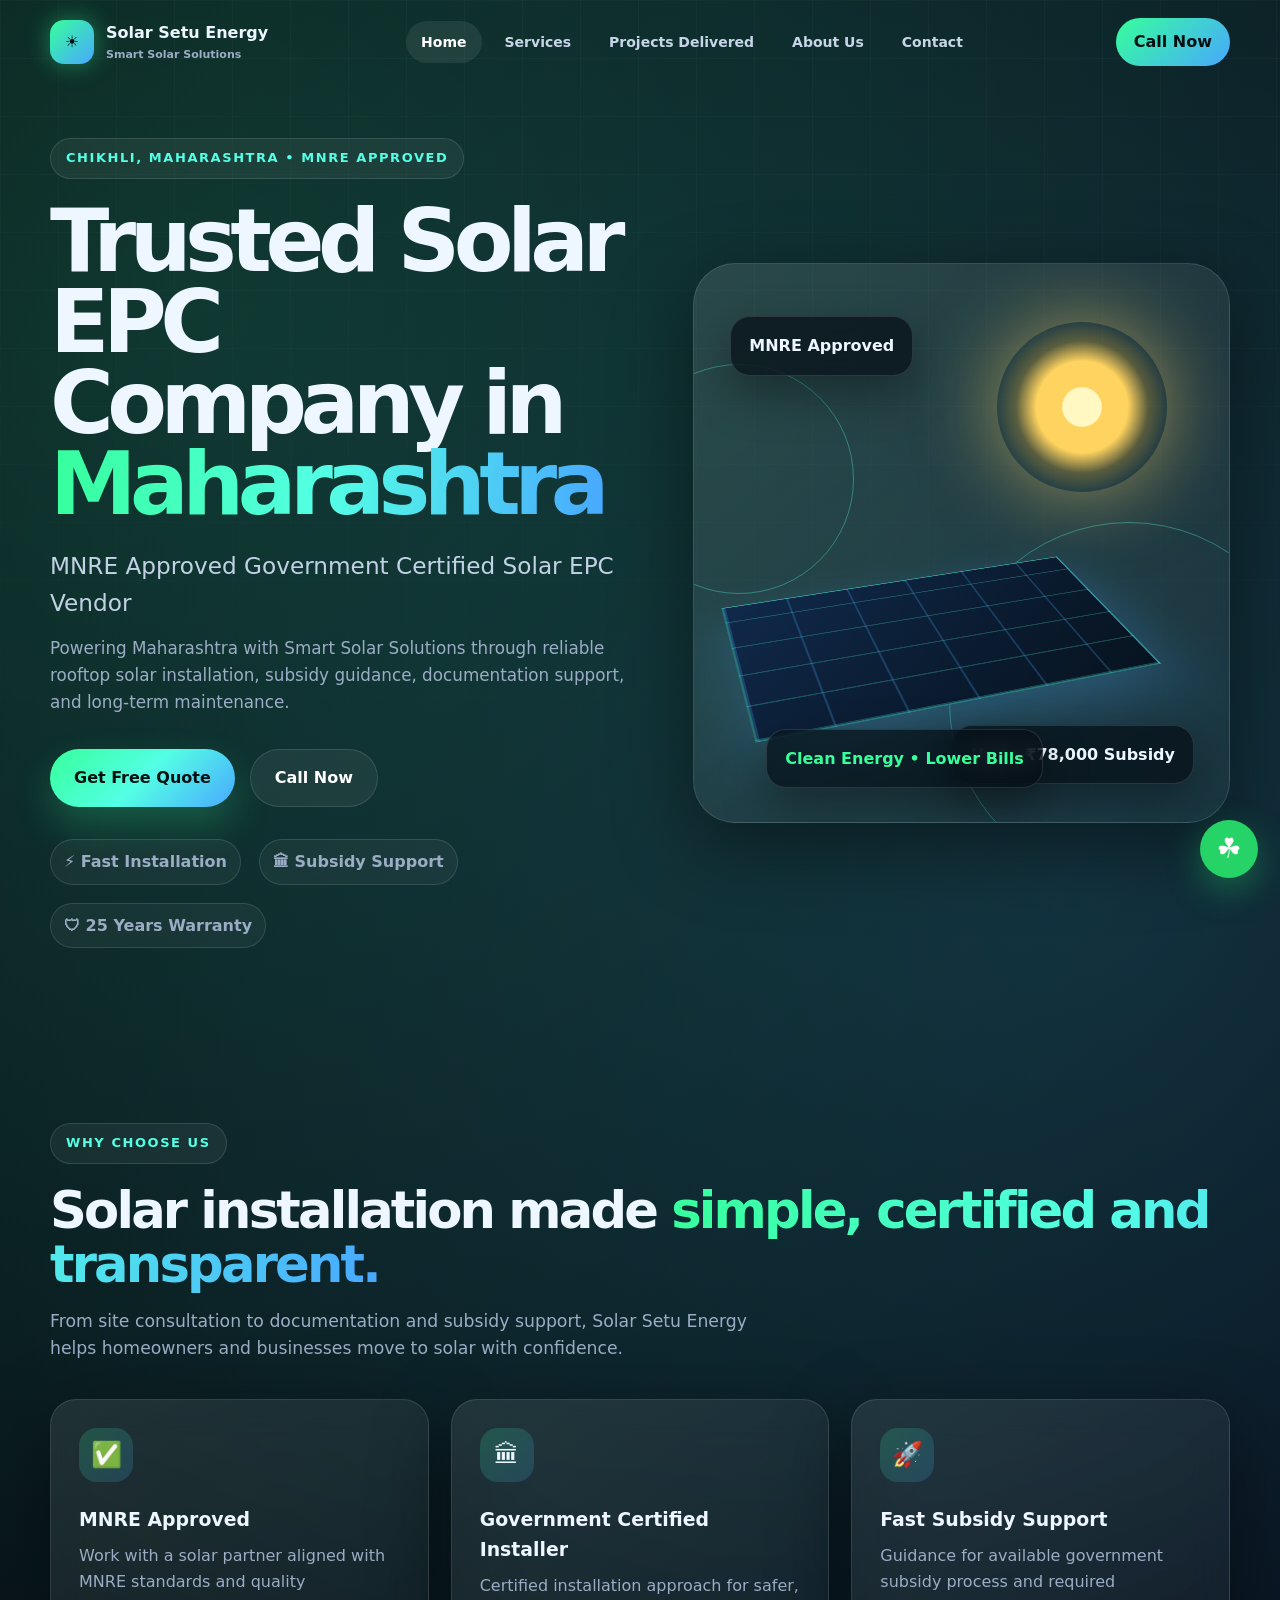
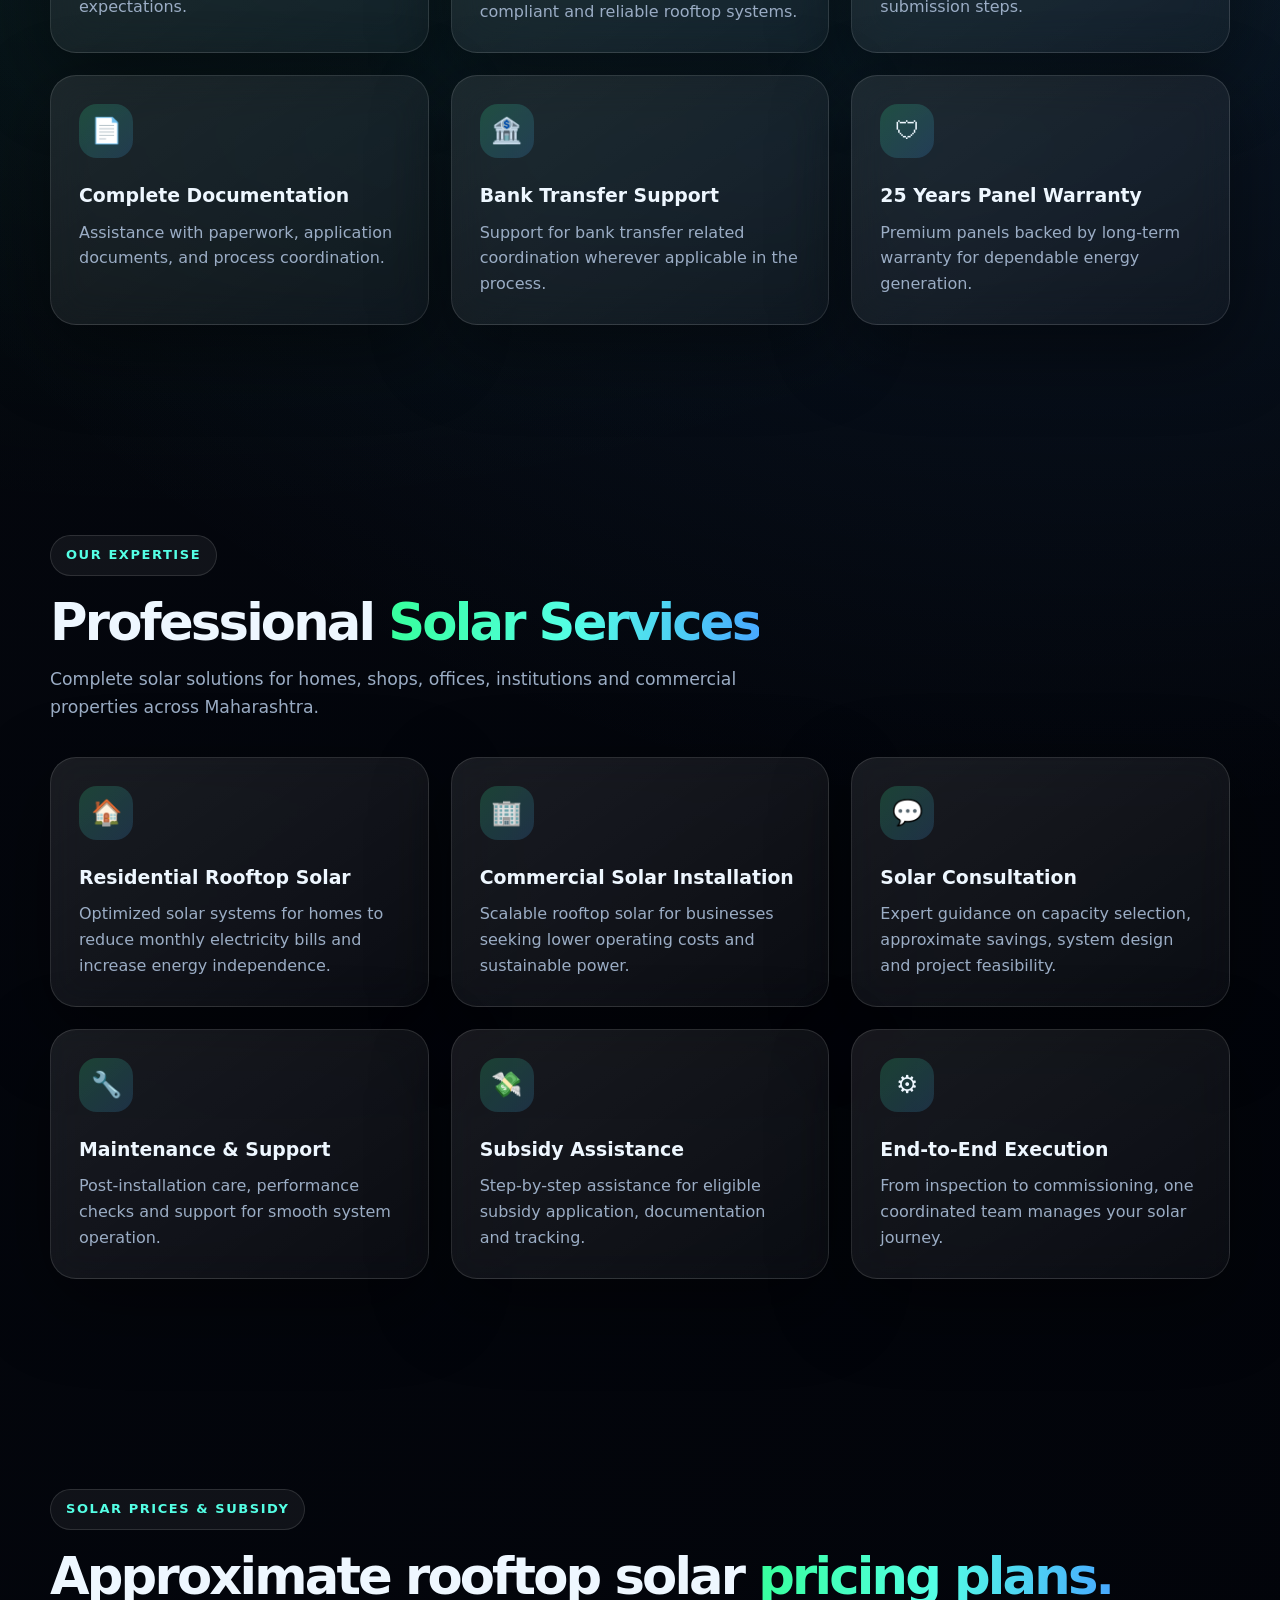
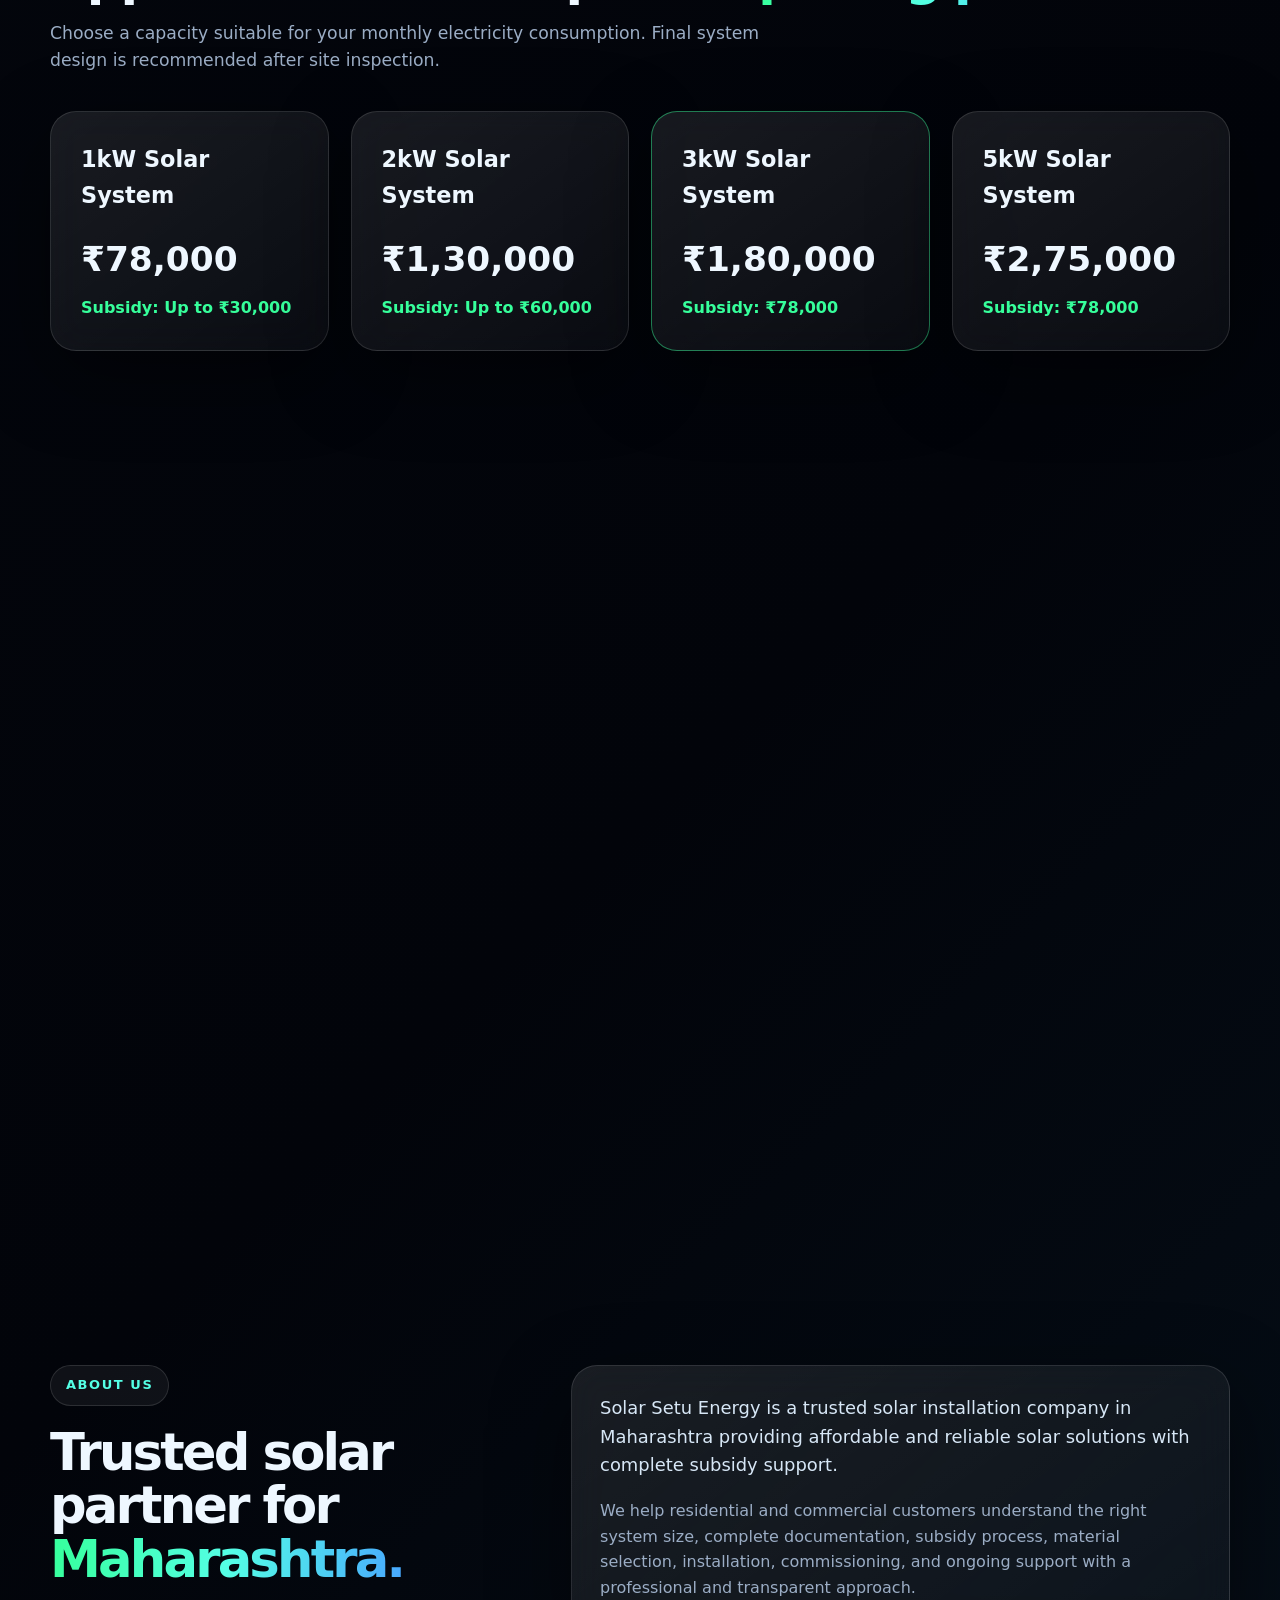
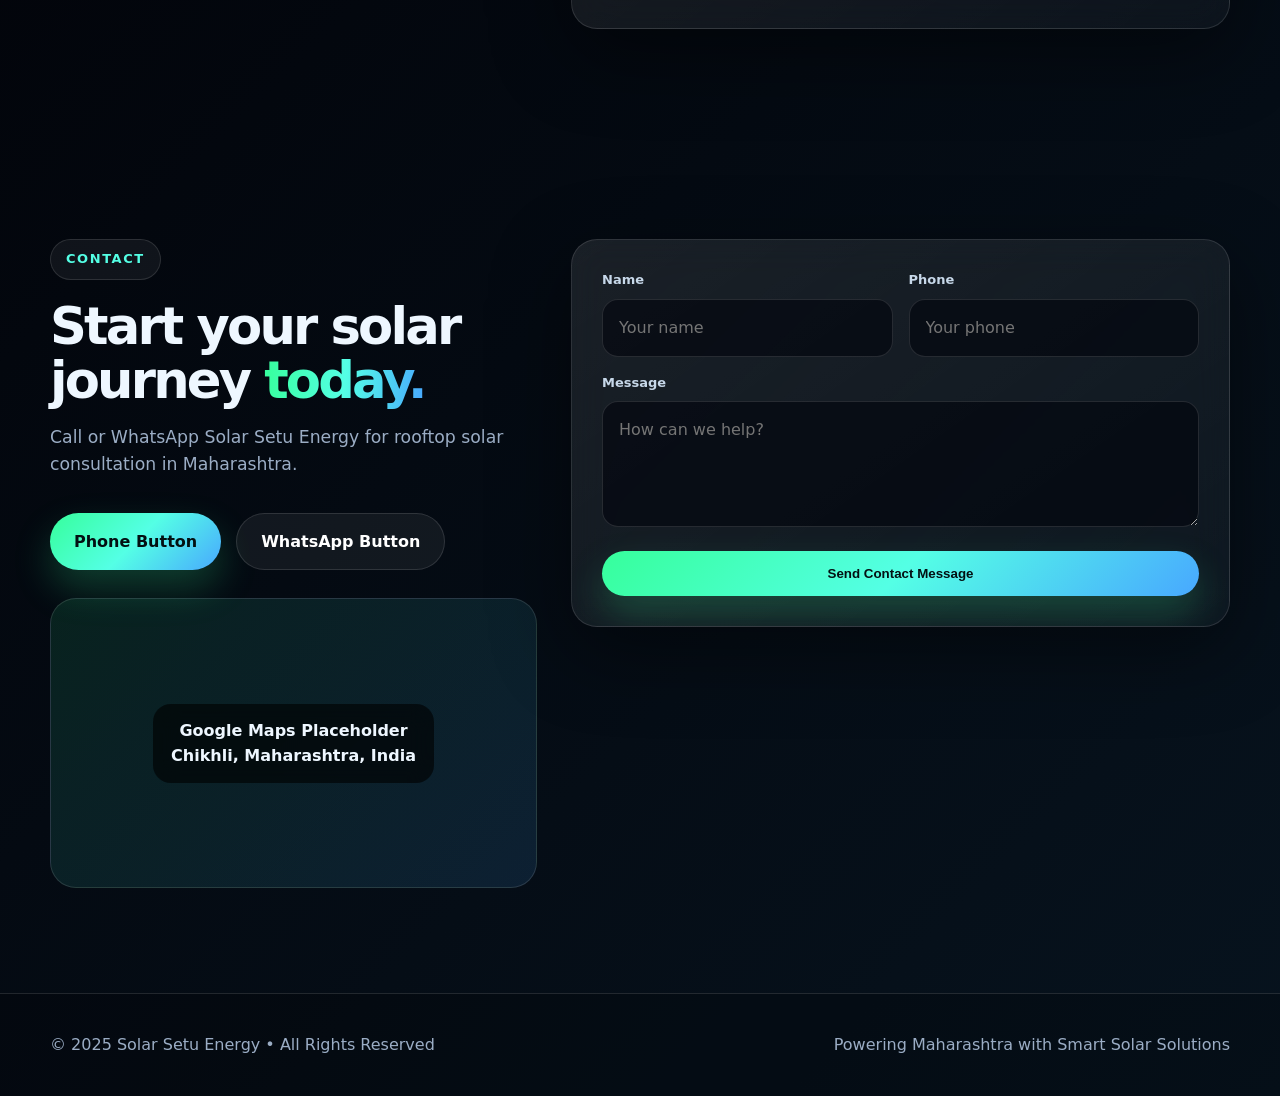
==== commit c12985d7: "Update index.html" ====
--- a/index.html
+++ b/index.html
@@ -18,7 +18,7 @@
 <section class="hero" id="home"><div class="container hero-grid"><div class="reveal"><span class="eyebrow">Chikhli, Maharashtra • MNRE Approved</span><h1>Trusted Solar EPC Company in <span class="gradient-text">Maharashtra</span></h1><p>MNRE Approved Government Certified Solar EPC Vendor</p><p style="margin-top:14px;font-size:1.05rem;color:var(--muted)">Powering Maharashtra with Smart Solar Solutions through reliable rooftop solar installation, subsidy guidance, documentation support, and long-term maintenance.</p><div class="hero-actions"><a class="btn btn-primary" href="#quote">Get Free Quote</a><a class="btn btn-secondary" href="tel:+919922016004">Call Now</a></div><div class="trust-row"><span>⚡ Fast Installation</span><span>🏛 Subsidy Support</span><span>🛡 25 Years Warranty</span></div></div><div class="solar-visual reveal"><div class="sun"></div><div class="energy-ring r1"></div><div class="energy-ring r2"></div><div class="panel"></div><div class="float-card fc1">MNRE Approved</div><div class="float-card fc2">Up to ₹78,000 Subsidy</div><div class="float-card fc3">Clean Energy • Lower Bills</div></div></div></section>
 <section class="section" id="why"><div class="container"><span class="eyebrow reveal">Why Choose Us</span><h2 class="section-title reveal">Solar installation made <span class="gradient-text">simple, certified and transparent.</span></h2><p class="section-lead reveal">From site consultation to documentation and subsidy support, Solar Setu Energy helps homeowners and businesses move to solar with confidence.</p><div class="grid cards-3" style="margin-top:36px"><article class="card reveal"><div class="icon">✅</div><h3>MNRE Approved</h3><p>Work with a solar partner aligned with MNRE standards and quality expectations.</p></article><article class="card reveal"><div class="icon">🏛</div><h3>Government Certified Installer</h3><p>Certified installation approach for safer, compliant and reliable rooftop systems.</p></article><article class="card reveal"><div class="icon">🚀</div><h3>Fast Subsidy Support</h3><p>Guidance for available government subsidy process and required submission steps.</p></article><article class="card reveal"><div class="icon">📄</div><h3>Complete Documentation</h3><p>Assistance with paperwork, application documents, and process coordination.</p></article><article class="card reveal"><div class="icon">🏦</div><h3>Bank Transfer Support</h3><p>Support for bank transfer related coordination wherever applicable in the process.</p></article><article class="card reveal"><div class="icon">🛡</div><h3>25 Years Panel Warranty</h3><p>Premium panels backed by long-term warranty for dependable energy generation.</p></article></div></div></section>
 <section class="section" id="services"><div class="container"><span class="eyebrow reveal">Our Expertise</span><h2 class="section-title reveal">Professional <span class="gradient-text">Solar Services</span></h2><p class="section-lead reveal">Complete solar solutions for homes, shops, offices, institutions and commercial properties across Maharashtra.</p><div class="grid cards-3" style="margin-top:36px"><article class="card reveal"><div class="icon">🏠</div><h3>Residential Rooftop Solar</h3><p>Optimized solar systems for homes to reduce monthly electricity bills and increase energy independence.</p></article><article class="card reveal"><div class="icon">🏢</div><h3>Commercial Solar Installation</h3><p>Scalable rooftop solar for businesses seeking lower operating costs and sustainable power.</p></article><article class="card reveal"><div class="icon">💬</div><h3>Solar Consultation</h3><p>Expert guidance on capacity selection, approximate savings, system design and project feasibility.</p></article><article class="card reveal"><div class="icon">🔧</div><h3>Maintenance & Support</h3><p>Post-installation care, performance checks and support for smooth system operation.</p></article><article class="card reveal"><div class="icon">💸</div><h3>Subsidy Assistance</h3><p>Step-by-step assistance for eligible subsidy application, documentation and tracking.</p></article><article class="card reveal"><div class="icon">⚙️</div><h3>End-to-End Execution</h3><p>From inspection to commissioning, one coordinated team manages your solar journey.</p></article></div></div></section>
-<section class="section" id="pricing"><div class="container"><span class="eyebrow reveal">Solar Prices & Subsidy</span><h2 class="section-title reveal">Approximate rooftop solar <span class="gradient-text">pricing plans.</span></h2><p class="section-lead reveal">Choose a capacity suitable for your monthly electricity consumption. Final system design is recommended after site inspection.</p><div class="grid cards-4" style="margin-top:36px"><article class="price-card reveal"><div class="kw">1kW Solar System</div><div class="price">₹78,000</div><div class="subsidy">Subsidy: Up to ₹30,000</div></article><article class="price-card reveal"><div class="kw">2kW Solar System</div><div class="price">₹1,45,000</div><div class="subsidy">Subsidy: Up to ₹60,000</div></article><article class="price-card featured reveal"><div class="kw">3kW Solar System</div><div class="price">₹1,80,000</div><div class="subsidy">Subsidy: ₹78,000</div></article><article class="price-card reveal"><div class="kw">5kW Solar System</div><div class="price">₹2,75,000</div><div class="subsidy">Subsidy: ₹78,000</div></article></div><div class="note reveal">Final pricing may vary depending on site inspection and material selection.</div></div></section>
+<section class="section" id="pricing"><div class="container"><span class="eyebrow reveal">Solar Prices & Subsidy</span><h2 class="section-title reveal">Approximate rooftop solar <span class="gradient-text">pricing plans.</span></h2><p class="section-lead reveal">Choose a capacity suitable for your monthly electricity consumption. Final system design is recommended after site inspection.</p><div class="grid cards-4" style="margin-top:36px"><article class="price-card reveal"><div class="kw">1kW Solar System</div><div class="price">₹78,000</div><div class="subsidy">Subsidy: Up to ₹30,000</div></article><article class="price-card reveal"><div class="kw">2kW Solar System</div><div class="price">₹1,30,000</div><div class="subsidy">Subsidy: Up to ₹60,000</div></article><article class="price-card featured reveal"><div class="kw">3kW Solar System</div><div class="price">₹1,80,000</div><div class="subsidy">Subsidy: ₹78,000</div></article><article class="price-card reveal"><div class="kw">5kW Solar System</div><div class="price">₹2,75,000</div><div class="subsidy">Subsidy: ₹78,000</div></article></div><div class="note reveal">Final pricing may vary depending on site inspection and material selection.</div></div></section>
 <section class="section" id="quote"><div class="container quote-wrap"><div class="reveal"><span class="eyebrow">Get Quote</span><h2 class="section-title">Request a <span class="gradient-text">Free Solar Quote</span></h2><p class="section-lead">Send your details directly on WhatsApp to Solar Setu Energy. Our team will contact you for consultation, site inspection and approximate savings.</p><div class="info-list"><div><strong>Phone:</strong> +91 9922016004</div><div><strong>WhatsApp:</strong> 9922016004</div><div><strong>Location:</strong> Chikhli, Maharashtra, India</div></div></div><form class="form-shell reveal" id="quoteForm"><div class="form-grid"><div class="field"><label>Full Name</label><input name="name" required placeholder="Enter your name"></div><div class="field"><label>Phone Number</label><input name="phone" required inputmode="tel" placeholder="Enter phone number"></div><div class="field"><label>City</label><input name="city" required placeholder="Your city"></div><div class="field"><label>Electricity Bill Amount</label><input name="bill" required placeholder="Example: ₹2500/month"></div><div class="field full"><label>Message</label><textarea name="message" placeholder="Tell us about your rooftop or requirement"></textarea></div><div class="field full"><button class="btn btn-primary" type="submit" style="width:100%">Send Enquiry on WhatsApp</button></div></div></form></div></section>
 <section class="section" id="about"><div class="container about-wrap"><div class="reveal"><span class="eyebrow">About Us</span><h2 class="section-title">Trusted solar partner for <span class="gradient-text">Maharashtra.</span></h2></div><div class="card reveal"><p style="font-size:1.12rem;color:#d7e7f6">Solar Setu Energy is a trusted solar installation company in Maharashtra providing affordable and reliable solar solutions with complete subsidy support.</p><p style="margin-top:18px;color:var(--muted)">We help residential and commercial customers understand the right system size, complete documentation, subsidy process, material selection, installation, commissioning, and ongoing support with a professional and transparent approach.</p></div></div></section>
 <section class="section" id="contact"><div class="container contact-wrap"><div class="reveal"><span class="eyebrow">Contact</span><h2 class="section-title">Start your solar journey <span class="gradient-text">today.</span></h2><p class="section-lead">Call or WhatsApp Solar Setu Energy for rooftop solar consultation in Maharashtra.</p><div class="hero-actions"><a class="btn btn-primary" href="tel:+919922016004">Phone Button</a><a class="btn btn-secondary" href="https://wa.me/919922016004" target="_blank" rel="noopener">WhatsApp Button</a></div><div class="map" style="margin-top:28px"><span>Google Maps Placeholder<br>Chikhli, Maharashtra, India</span></div></div><form class="form-shell reveal" id="contactForm"><div class="form-grid"><div class="field"><label>Name</label><input name="name" required placeholder="Your name"></div><div class="field"><label>Phone</label><input name="phone" required placeholder="Your phone"></div><div class="field full"><label>Message</label><textarea name="message" placeholder="How can we help?"></textarea></div><div class="field full"><button class="btn btn-primary" type="submit" style="width:100%">Send Contact Message</button></div></div></form></div></section>
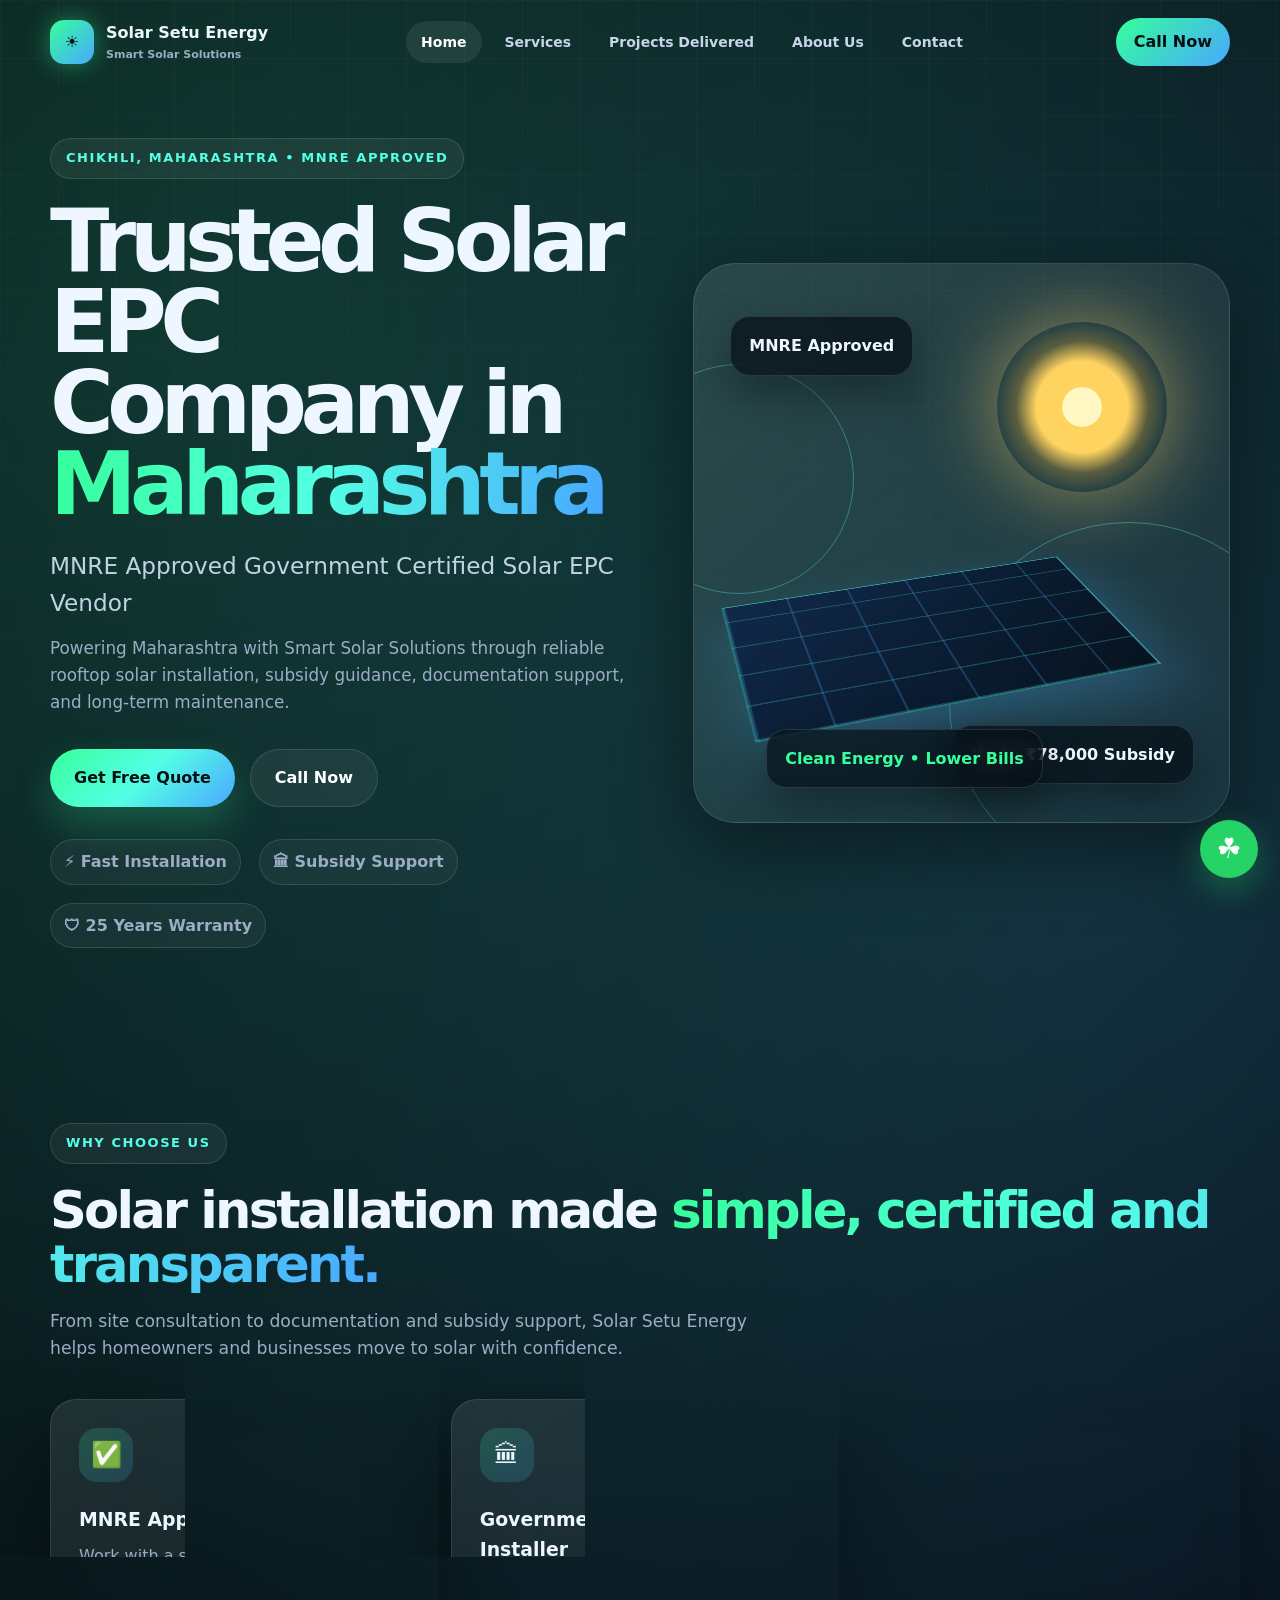
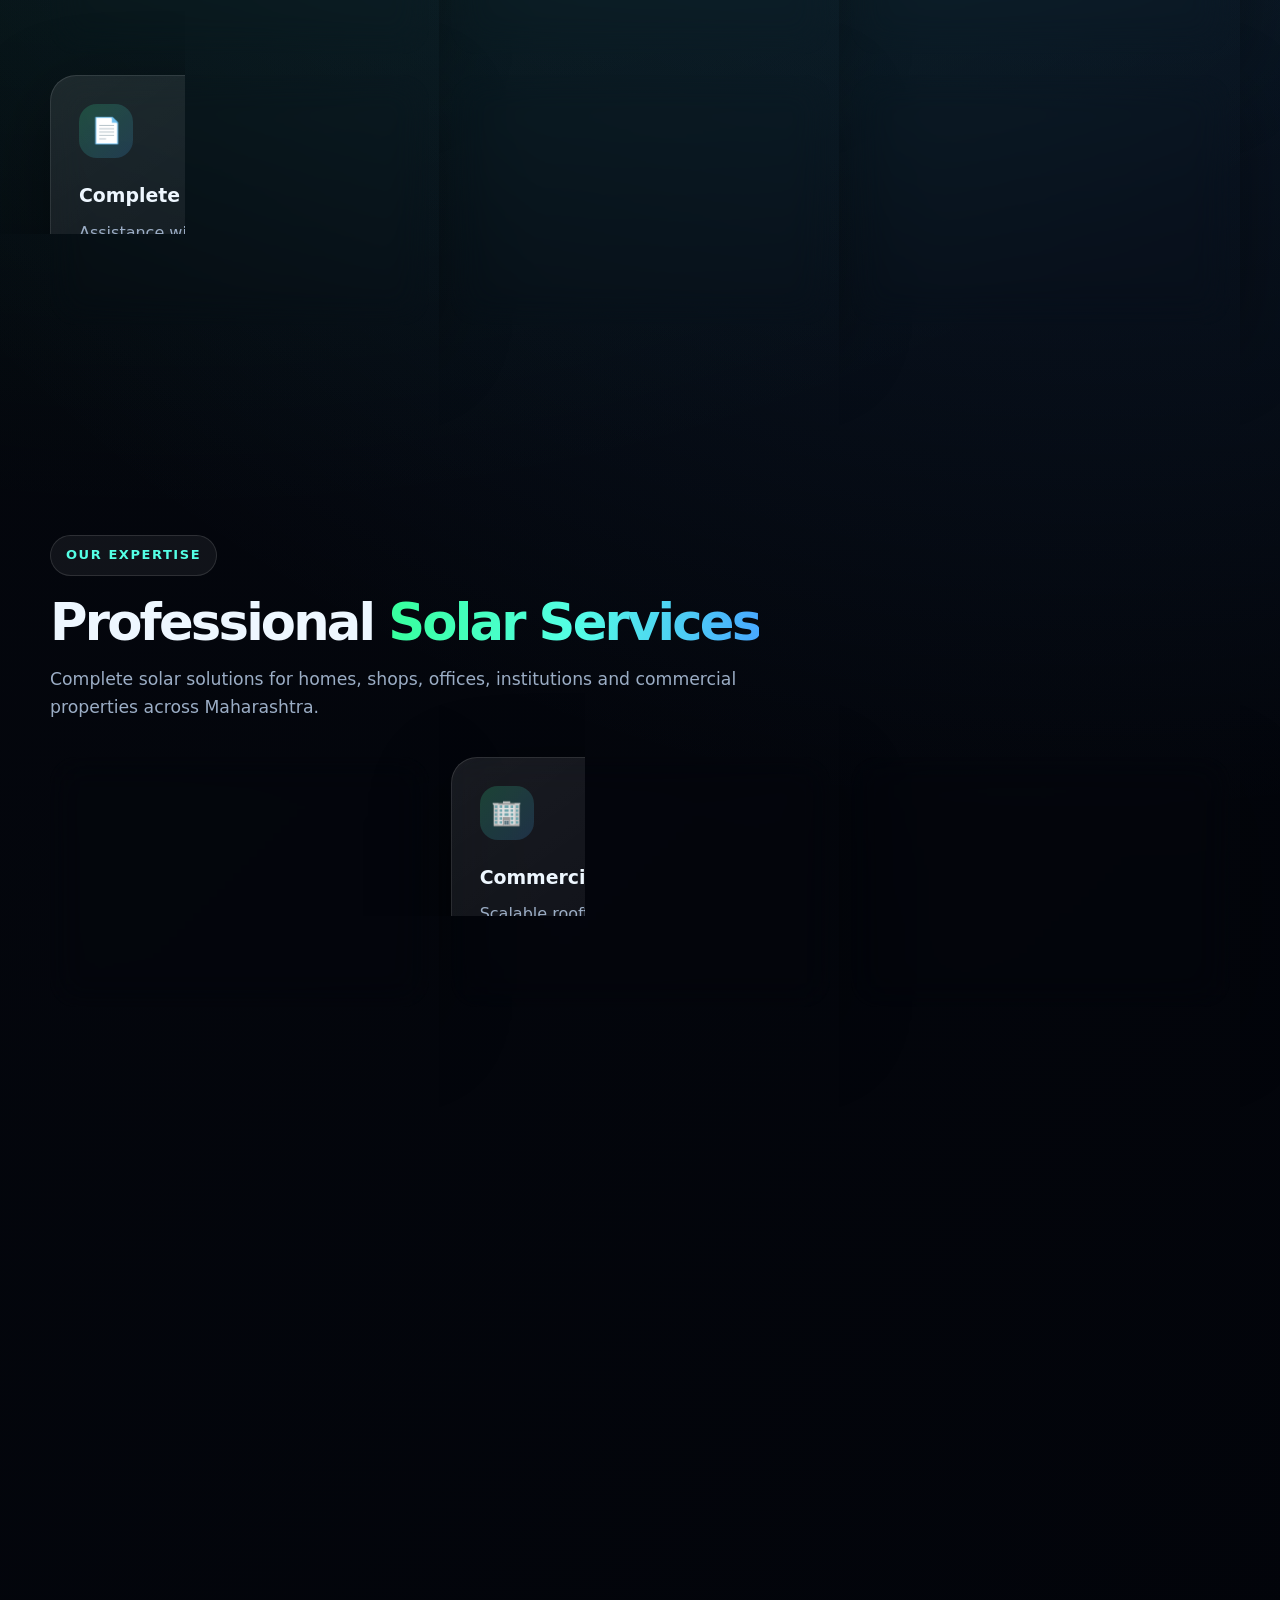
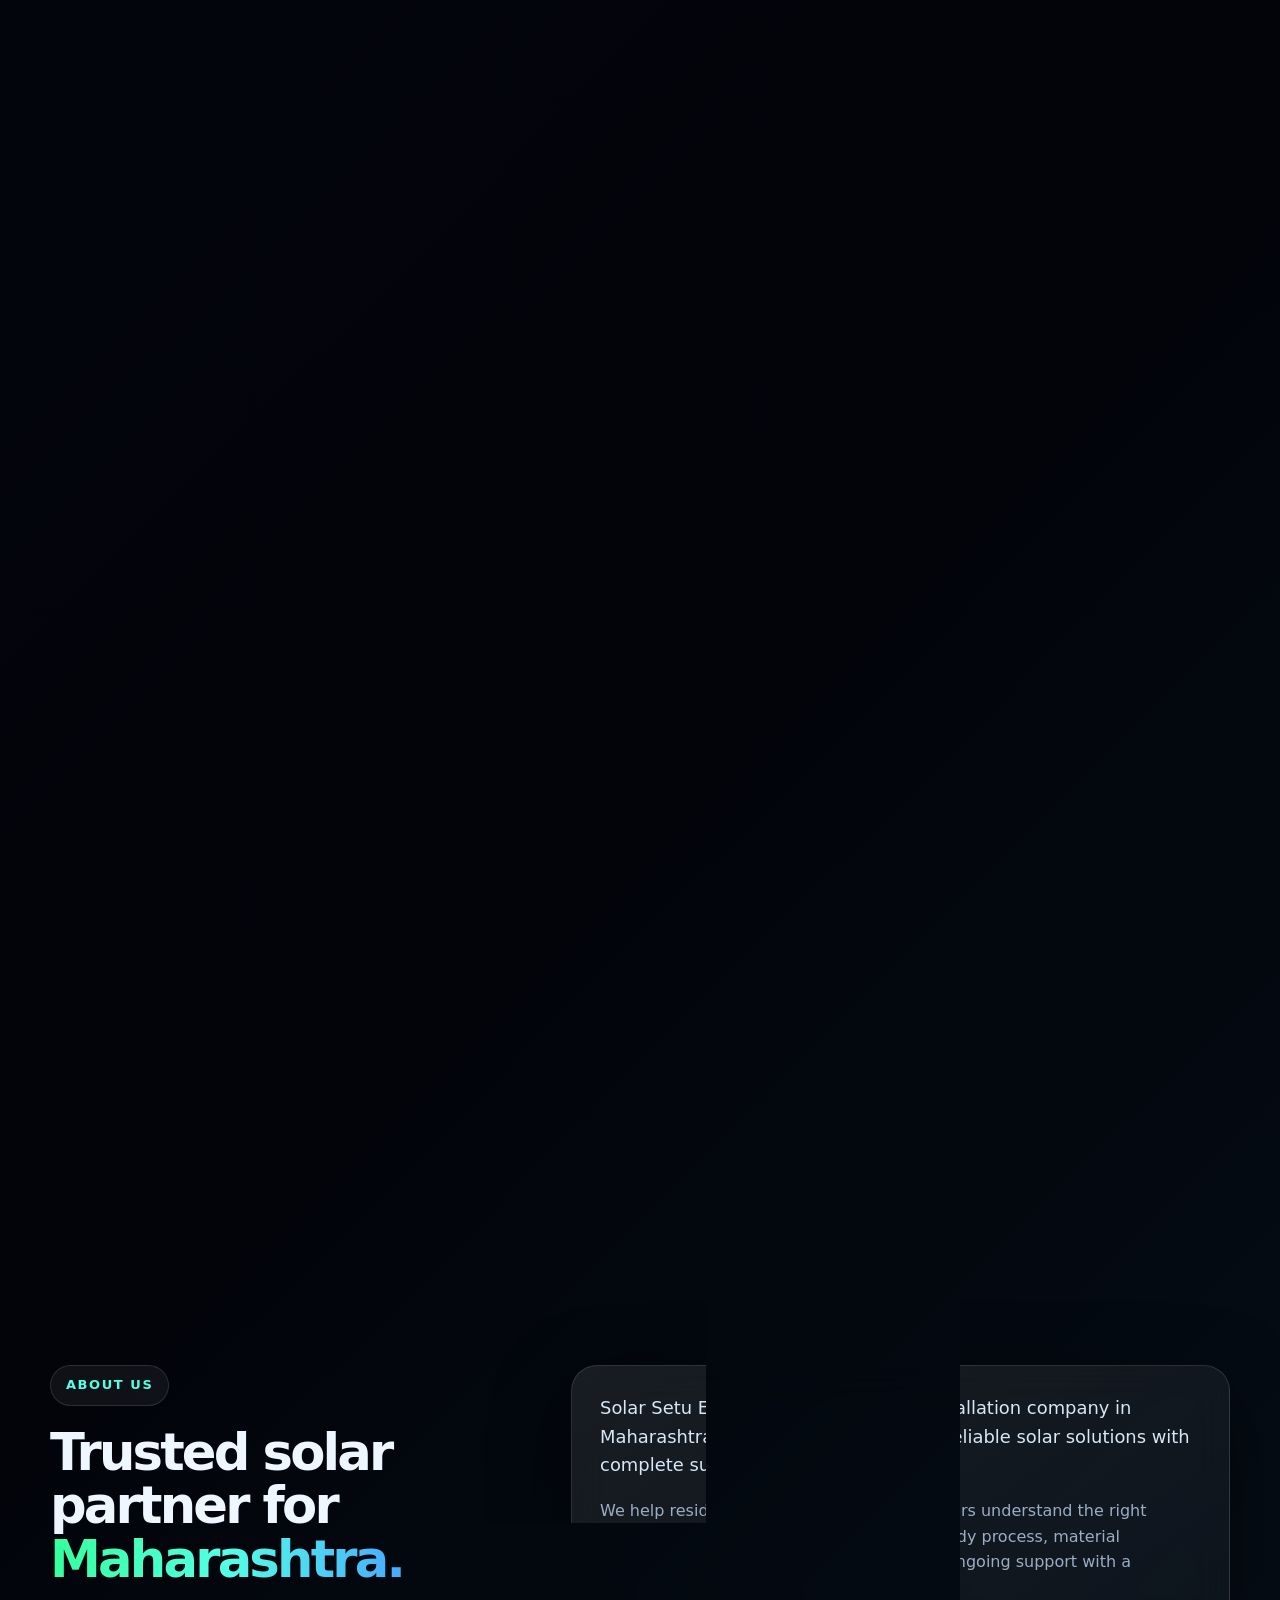
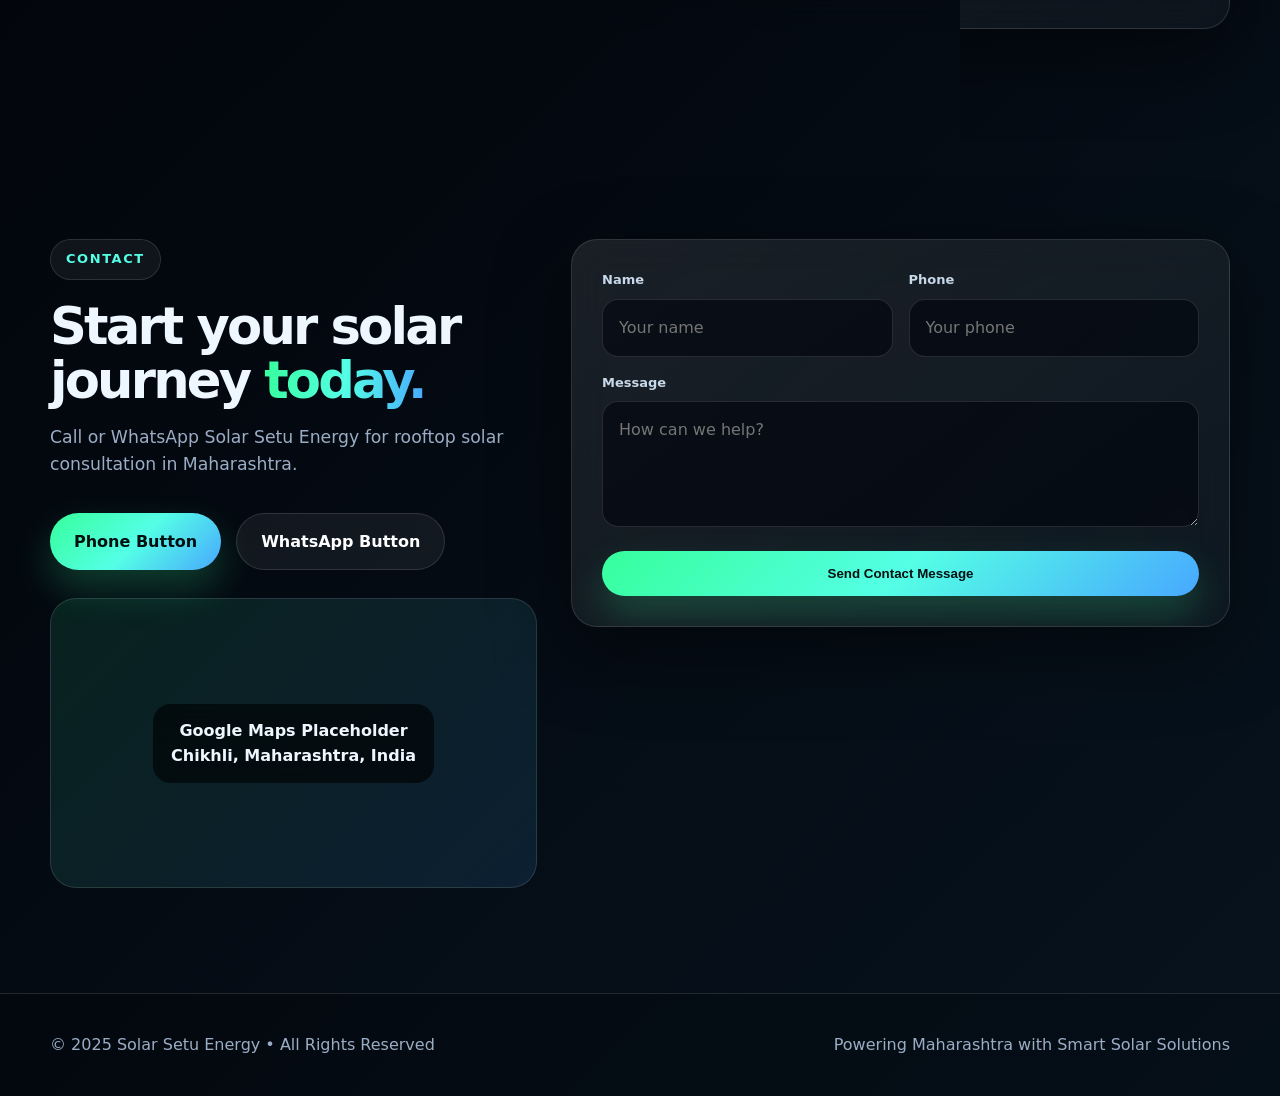
==== commit 627236ca: "Update index.html" ====
--- a/index.html
+++ b/index.html
@@ -3,7 +3,7 @@
 <head>
 <meta charset="UTF-8">
 <meta name="viewport" content="width=device-width, initial-scale=1.0">
-<title>Solar Setu Energy | Best Solar Company in Maharashtra</title>
+<title>Solar Setu Energy | Trusted EPC Vendor in Maharashtra </title>
 <meta name="description" content="Solar Setu Energy is a trusted solar company in Maharashtra offering rooftop solar installation, MNRE approved government certified installation, subsidy support, documentation, consultation, and maintenance.">
 <meta name="keywords" content="solar company Maharashtra, rooftop solar Maharashtra, solar subsidy, MNRE approved installer, Solar Setu Energy, solar Chikhli">
 <link rel="icon" href="data:image/svg+xml,%3Csvg xmlns='http://www.w3.org/2000/svg' viewBox='0 0 64 64'%3E%3Crect width='64' height='64' rx='14' fill='%2305080f'/%3E%3Ccircle cx='32' cy='22' r='10' fill='%2336ff9b'/%3E%3Cpath d='M13 42h38L44 55H20z' fill='%2348a8ff'/%3E%3C/svg%3E">
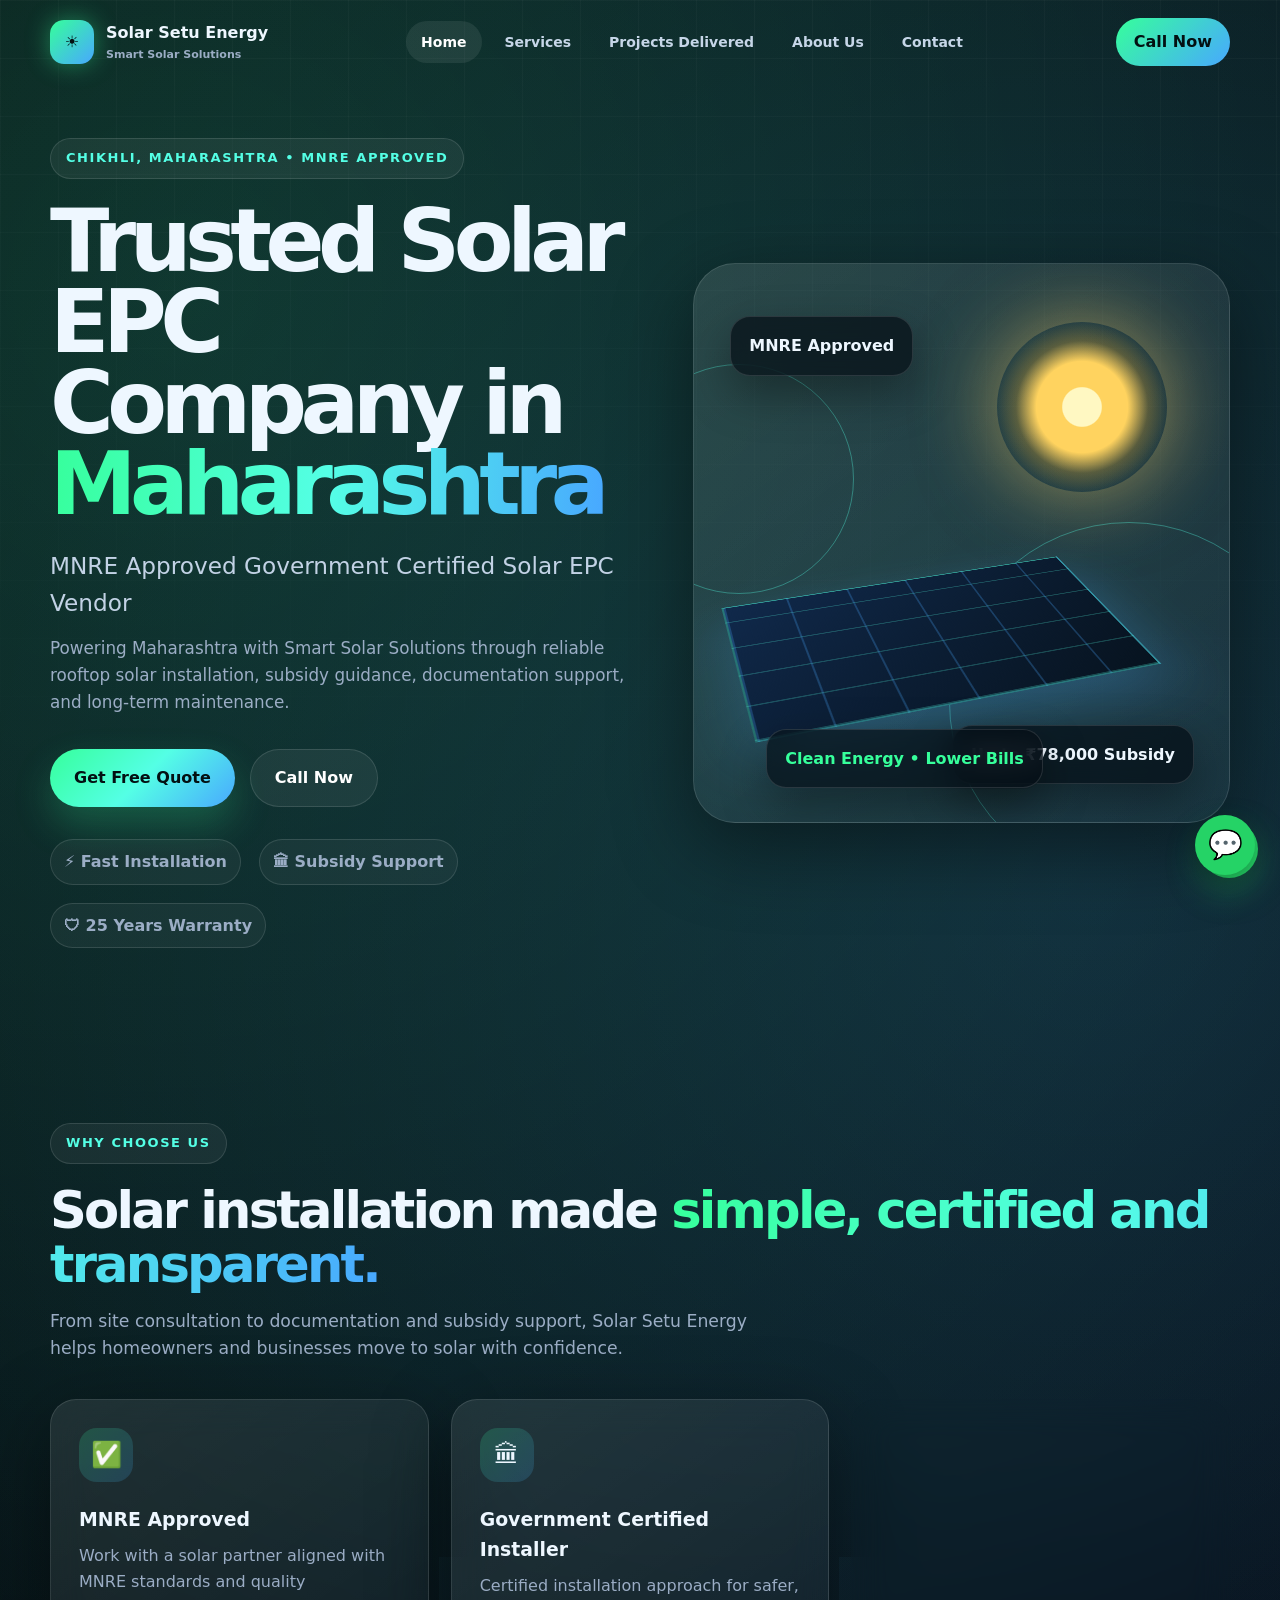
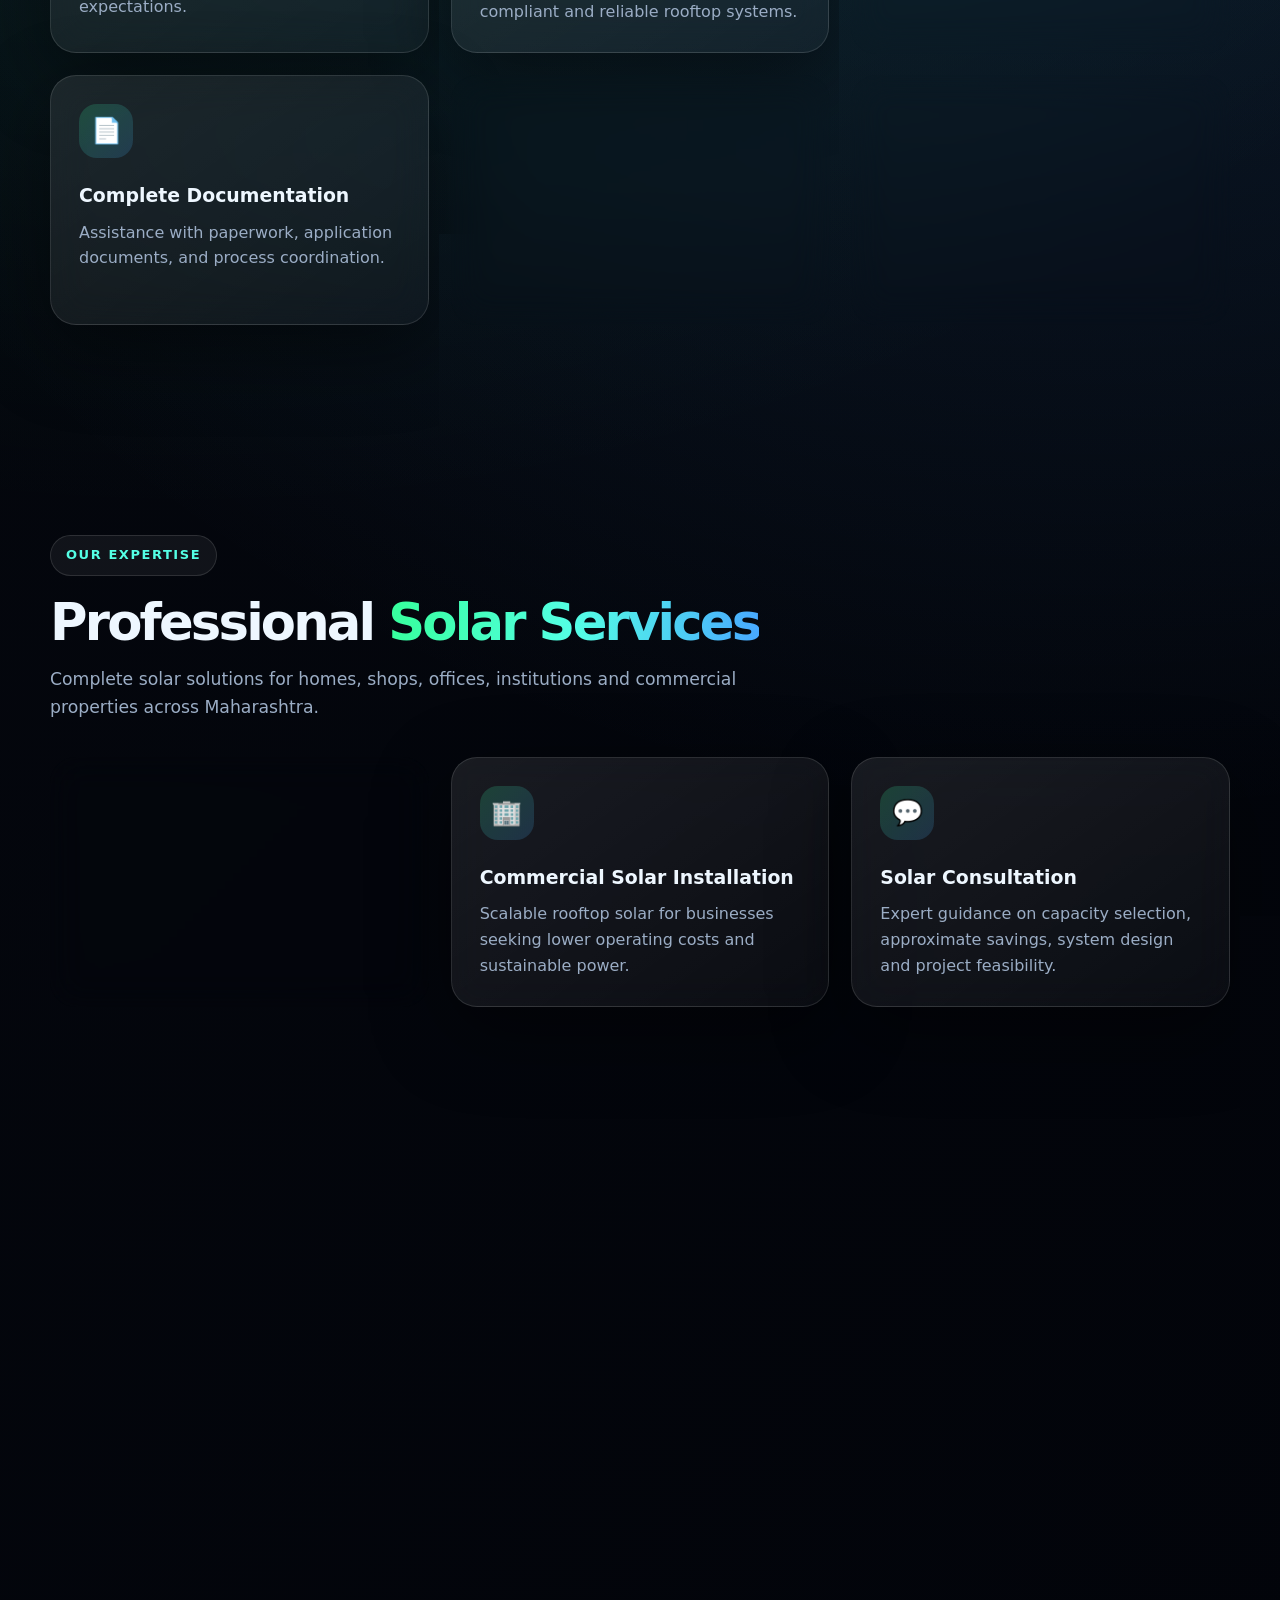
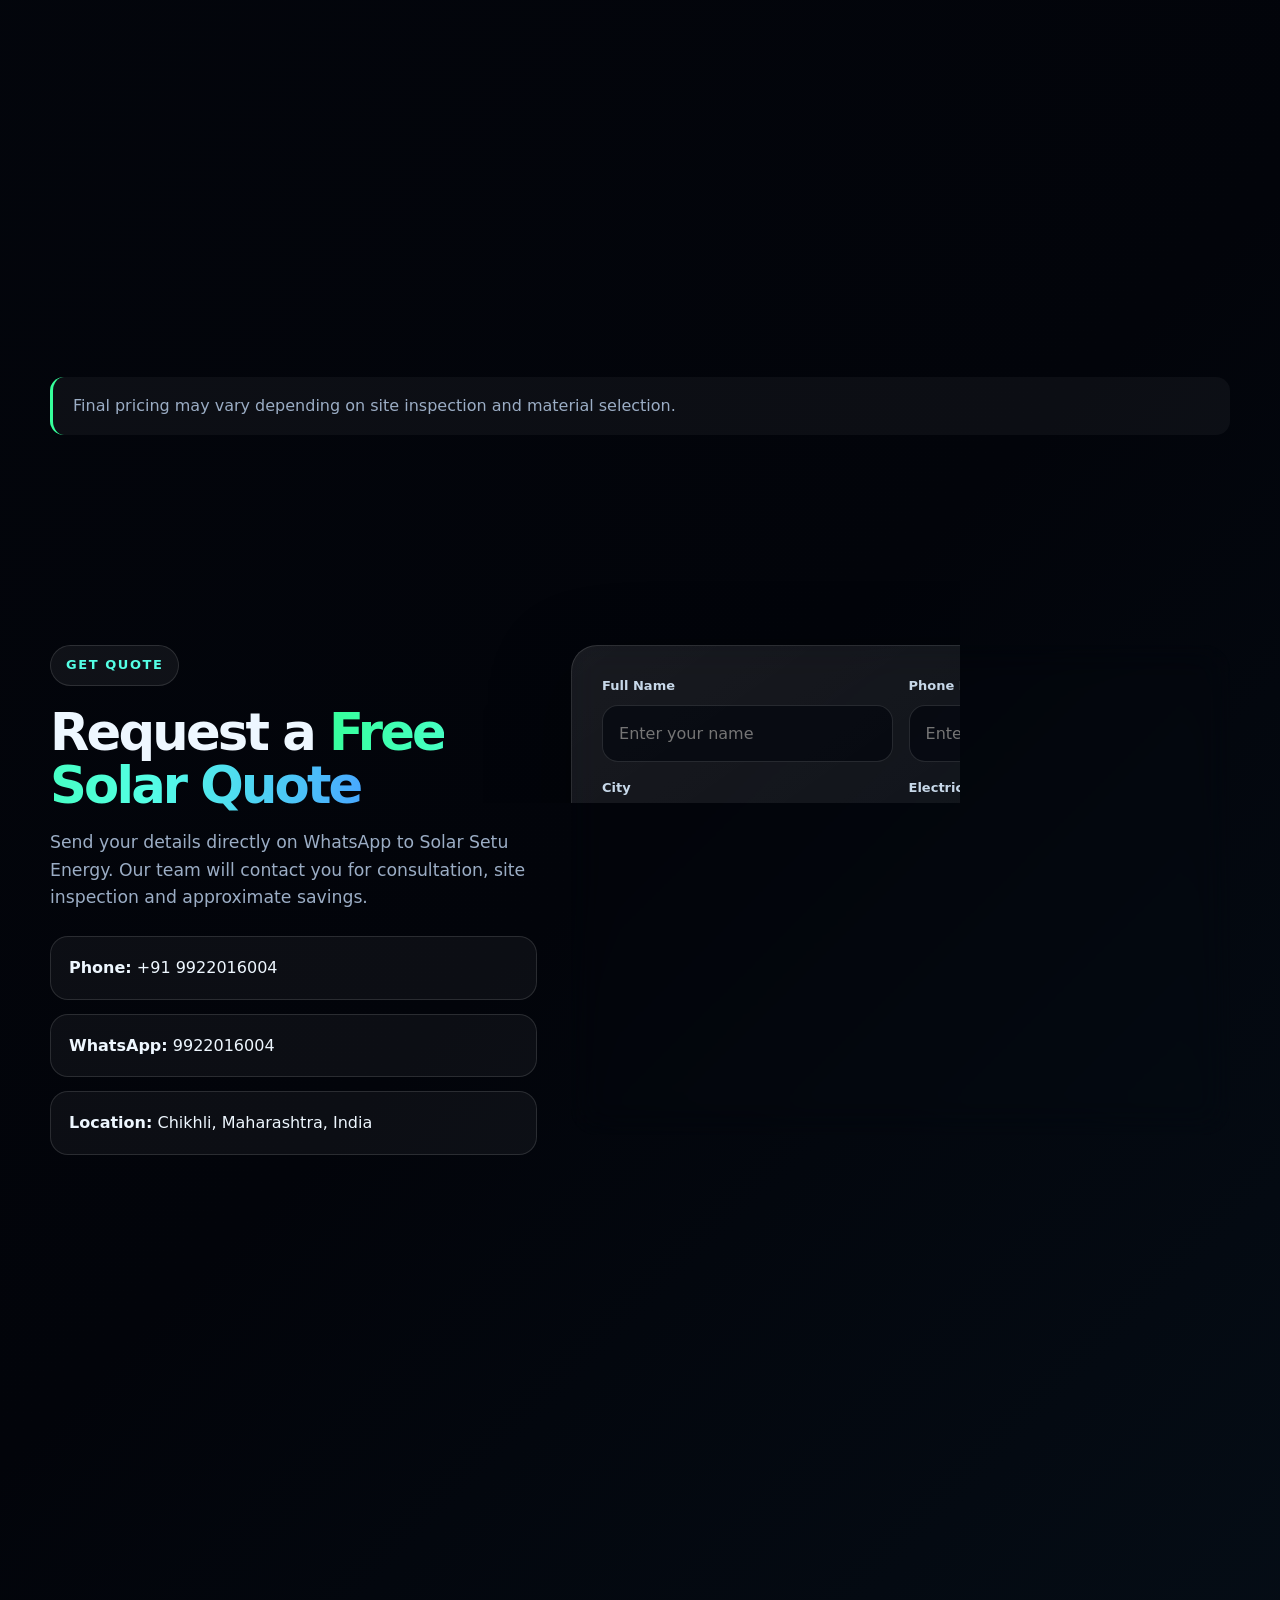
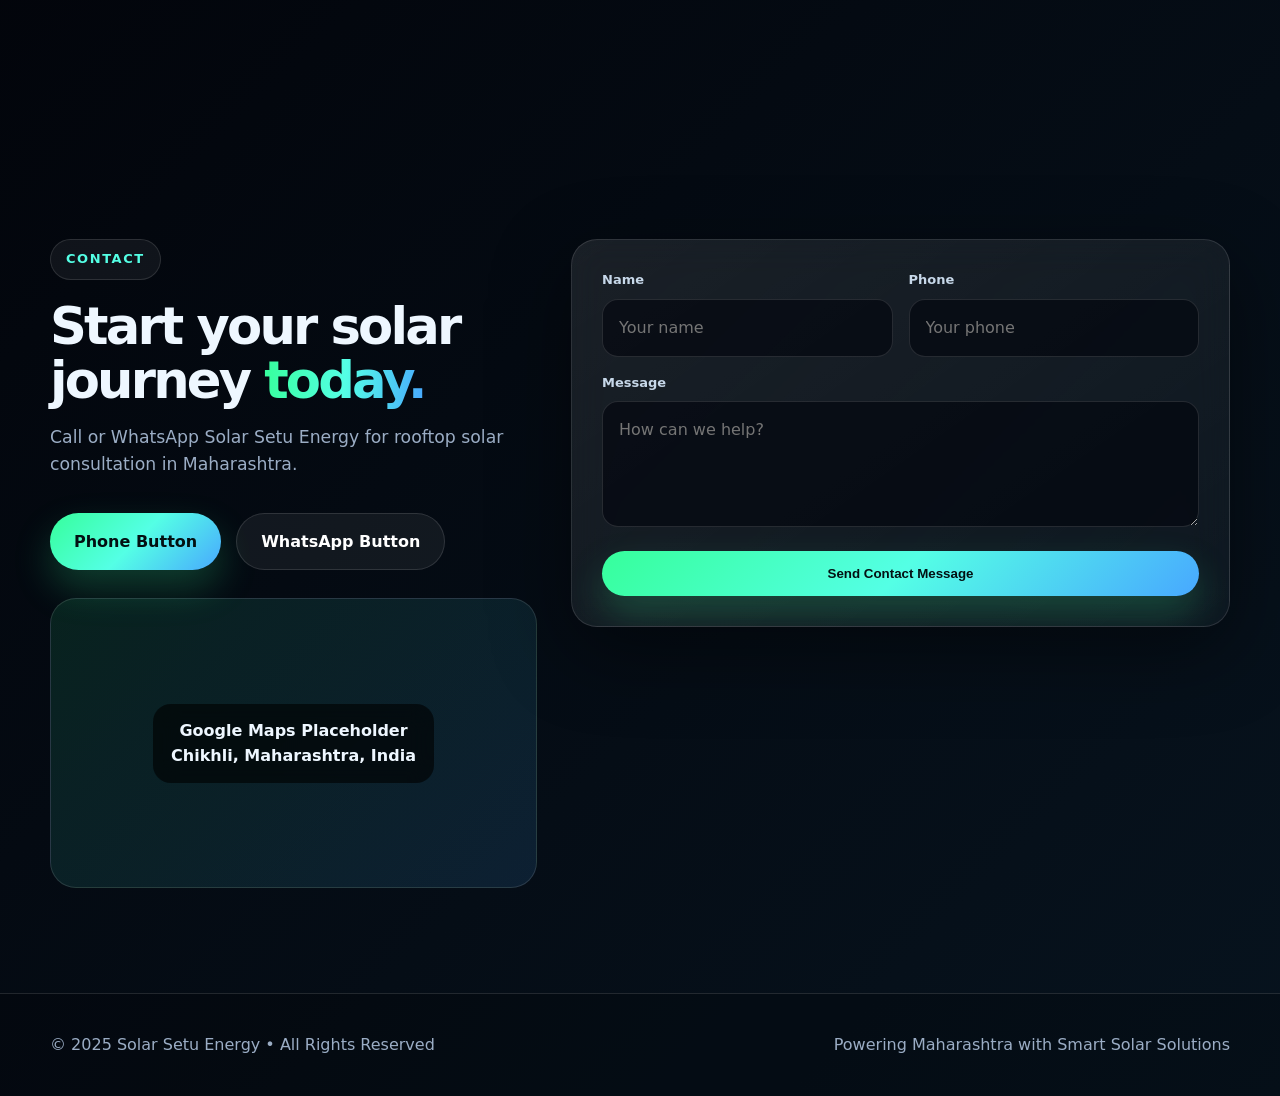
==== commit 056063e0: "Update index.html" ====
--- a/index.html
+++ b/index.html
@@ -26,5 +26,122 @@
 <footer class="footer"><div class="container footer-inner"><div>© 2025 Solar Setu Energy • All Rights Reserved</div><div>Powering Maharashtra with Smart Solar Solutions</div></div></footer>
 <a class="whatsapp-float" href="https://wa.me/919922016004" target="_blank" aria-label="WhatsApp">☘</a>
 <script src="script.js"></script>
+  <!-- Solar Setu FAQ Chatbot -->
+<div id="chatbot-toggle">💬</div>
+
+<div id="chatbot-box">
+  <div class="chat-header">Solar Setu Help</div>
+  <div class="chat-body" id="chatBody">
+    <div class="chat-option" onclick="showSub('price')">1. Solar Prices</div>
+    <div class="chat-option" onclick="showSub('subsidy')">2. Subsidy Info</div>
+    <div class="chat-option" onclick="showSub('install')">3. Installation Process</div>
+    <div class="chat-option" onclick="showSub('docs')">4. Required Documents</div>
+    <div class="chat-option" onclick="showSub('contact')">5. Contact Us</div>
+  </div>
+</div>
+
+<style>
+#chatbot-toggle{
+position:fixed;
+bottom:25px;
+right:25px;
+width:60px;
+height:60px;
+background:#25d366;
+border-radius:50%;
+display:flex;
+justify-content:center;
+align-items:center;
+font-size:28px;
+cursor:pointer;
+z-index:9999;
+box-shadow:0 8px 20px rgba(0,0,0,.3);
+}
+#chatbot-box{
+position:fixed;
+bottom:95px;
+right:25px;
+width:320px;
+background:#1e293b;
+color:white;
+border-radius:18px;
+overflow:hidden;
+display:none;
+z-index:9999;
+border:1px solid rgba(255,255,255,.1);
+}
+.chat-header{
+padding:15px;
+background:#0f172a;
+font-weight:700;
+text-align:center;
+}
+.chat-body{
+padding:15px;
+max-height:400px;
+overflow-y:auto;
+}
+.chat-option{
+padding:12px;
+margin-bottom:10px;
+background:rgba(255,255,255,.08);
+border-radius:10px;
+cursor:pointer;
+}
+.chat-option:hover{
+background:rgba(255,255,255,.15);
+}
+</style>
+
+<script>
+const toggle=document.getElementById("chatbot-toggle");
+const box=document.getElementById("chatbot-box");
+const body=document.getElementById("chatBody");
+
+toggle.onclick=()=> {
+box.style.display=
+box.style.display==="block"?"none":"block";
+}
+
+function showSub(type){
+if(type==="price"){
+body.innerHTML=`
+<div class="chat-option">1kW: ₹65,000</div>
+<div class="chat-option">2kW: ₹1,20,000</div>
+<div class="chat-option">3kW: ₹1,75,000</div>
+<div class="chat-option" onclick="goHome()">⬅️ Back</div>`;
+}
+if(type==="subsidy"){
+body.innerHTML=`
+<div class="chat-option">Subsidy up to ₹78,000</div>
+<div class="chat-option">PM Surya Ghar Yojana</div>
+<div class="chat-option" onclick="goHome()">⬅️ Back</div>`;
+}
+if(type==="install"){
+body.innerHTML=`
+<div class="chat-option">Site inspection</div>
+<div class="chat-option">Panel installation</div>
+<div class="chat-option">Net meter approval</div>
+<div class="chat-option" onclick="goHome()">⬅️ Back</div>`;
+}
+if(type==="docs"){
+body.innerHTML=`
+<div class="chat-option">Aadhar Card</div>
+<div class="chat-option">Electric Bill</div>
+<div class="chat-option">Bank Passbook</div>
+<div class="chat-option" onclick="goHome()">⬅️ Back</div>`;
+}
+if(type==="contact"){
+body.innerHTML=`
+<div class="chat-option">WhatsApp: 9922016004</div>
+<div class="chat-option">Call for free quote</div>
+<div class="chat-option" onclick="goHome()">⬅️ Back</div>`;
+}
+}
+
+function goHome(){
+location.reload();
+}
+</script>
 </body>
 </html>
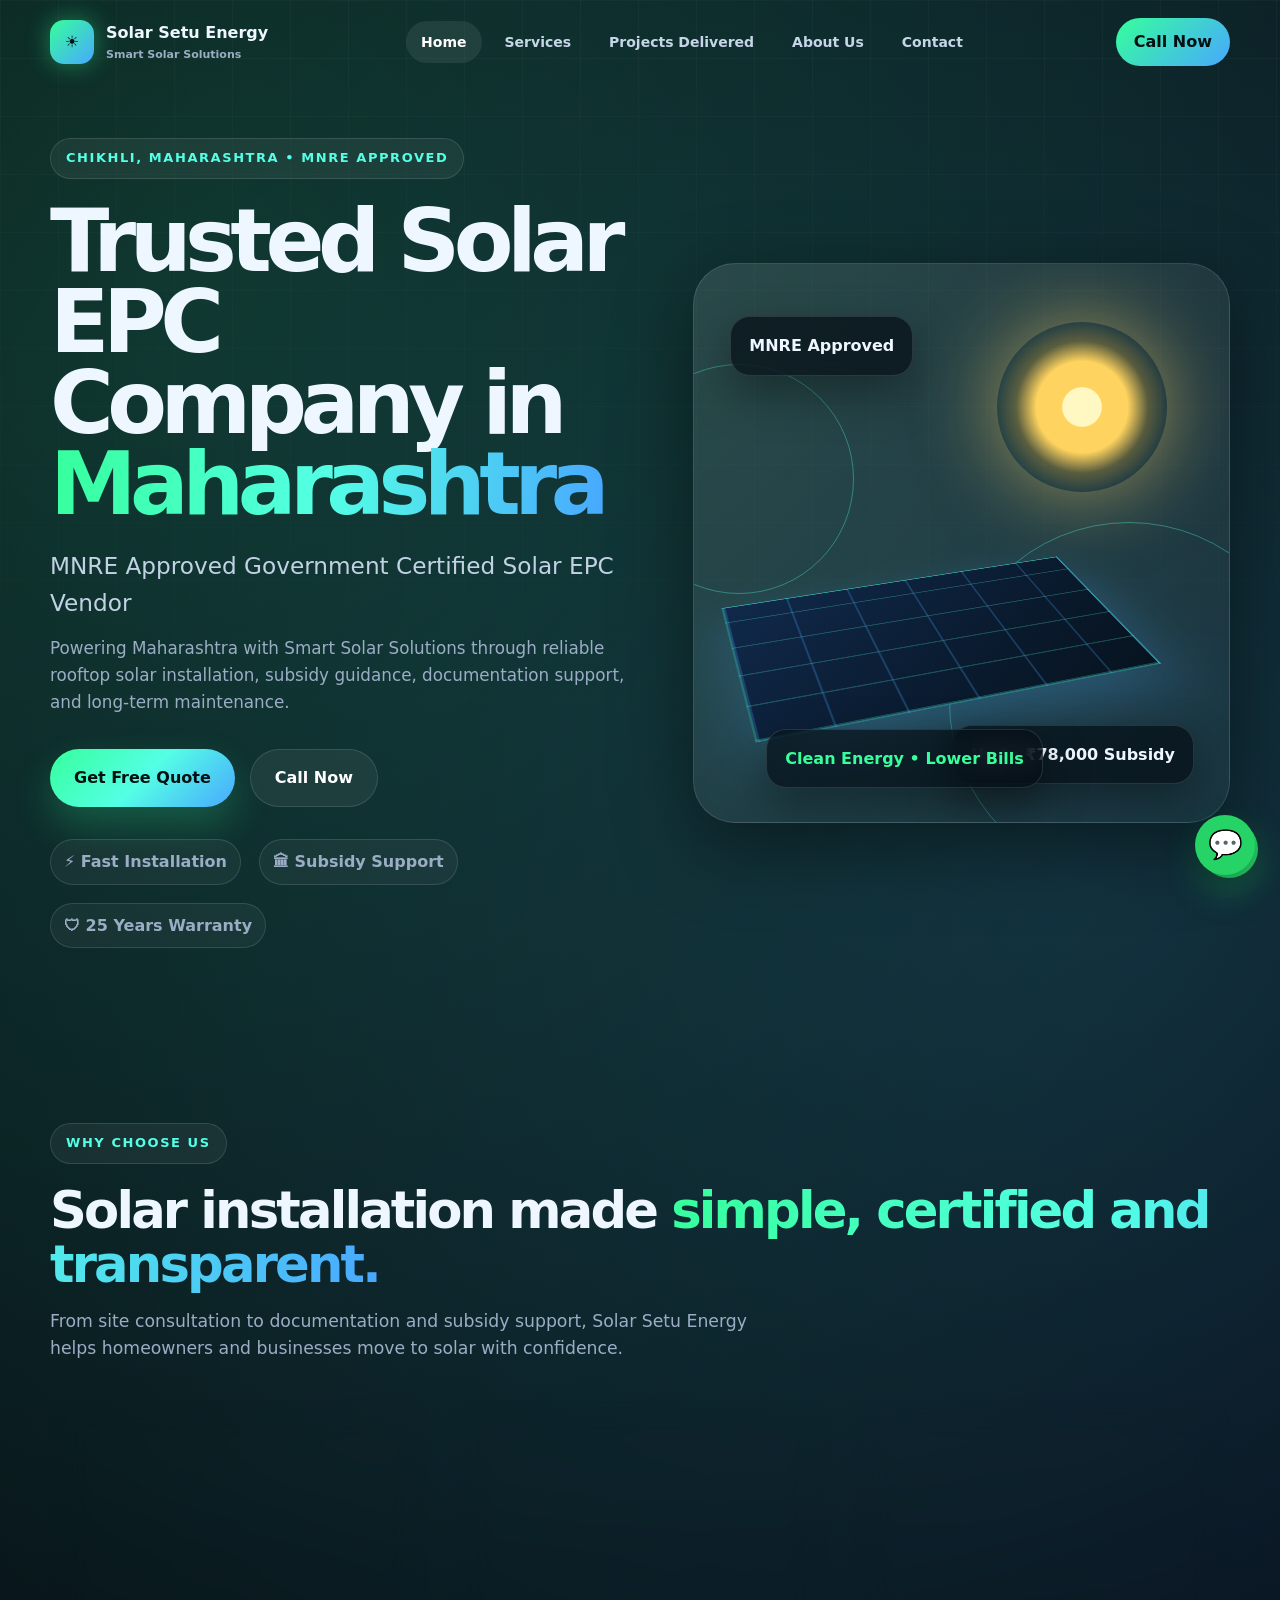
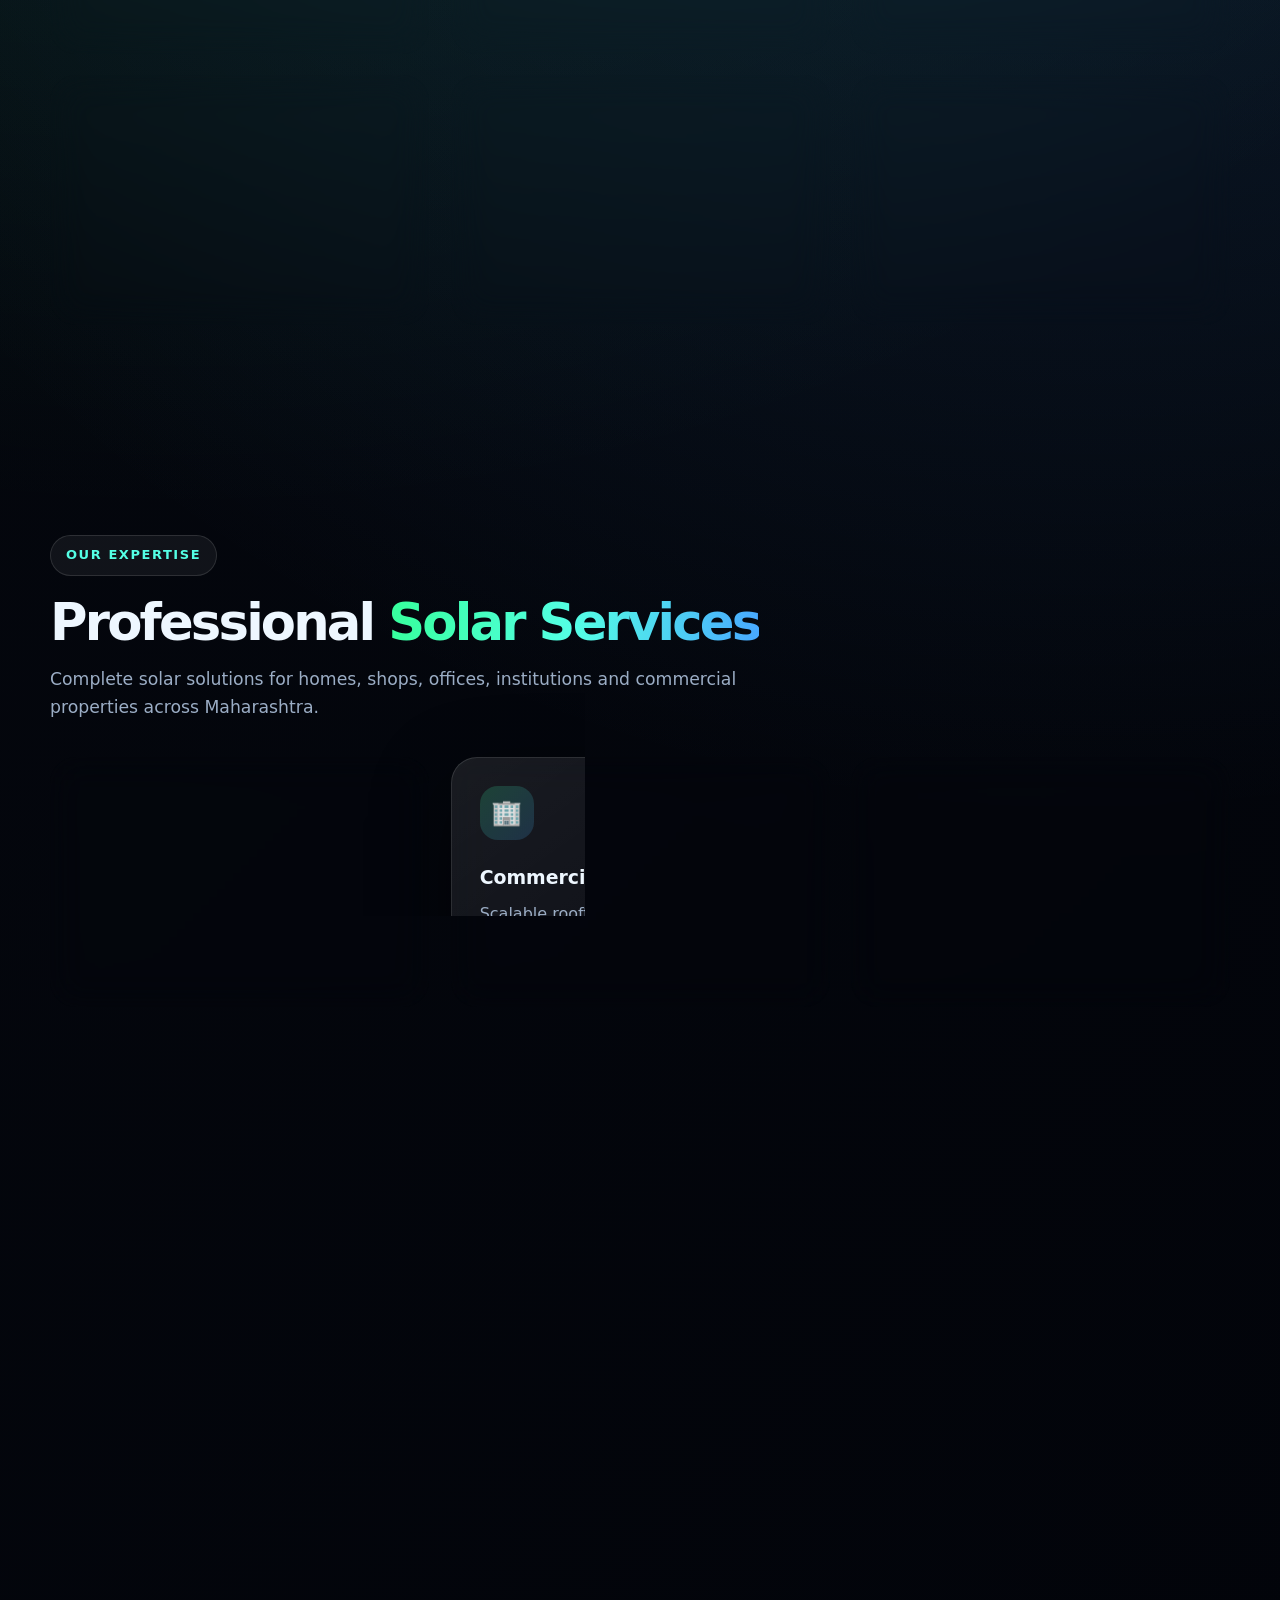
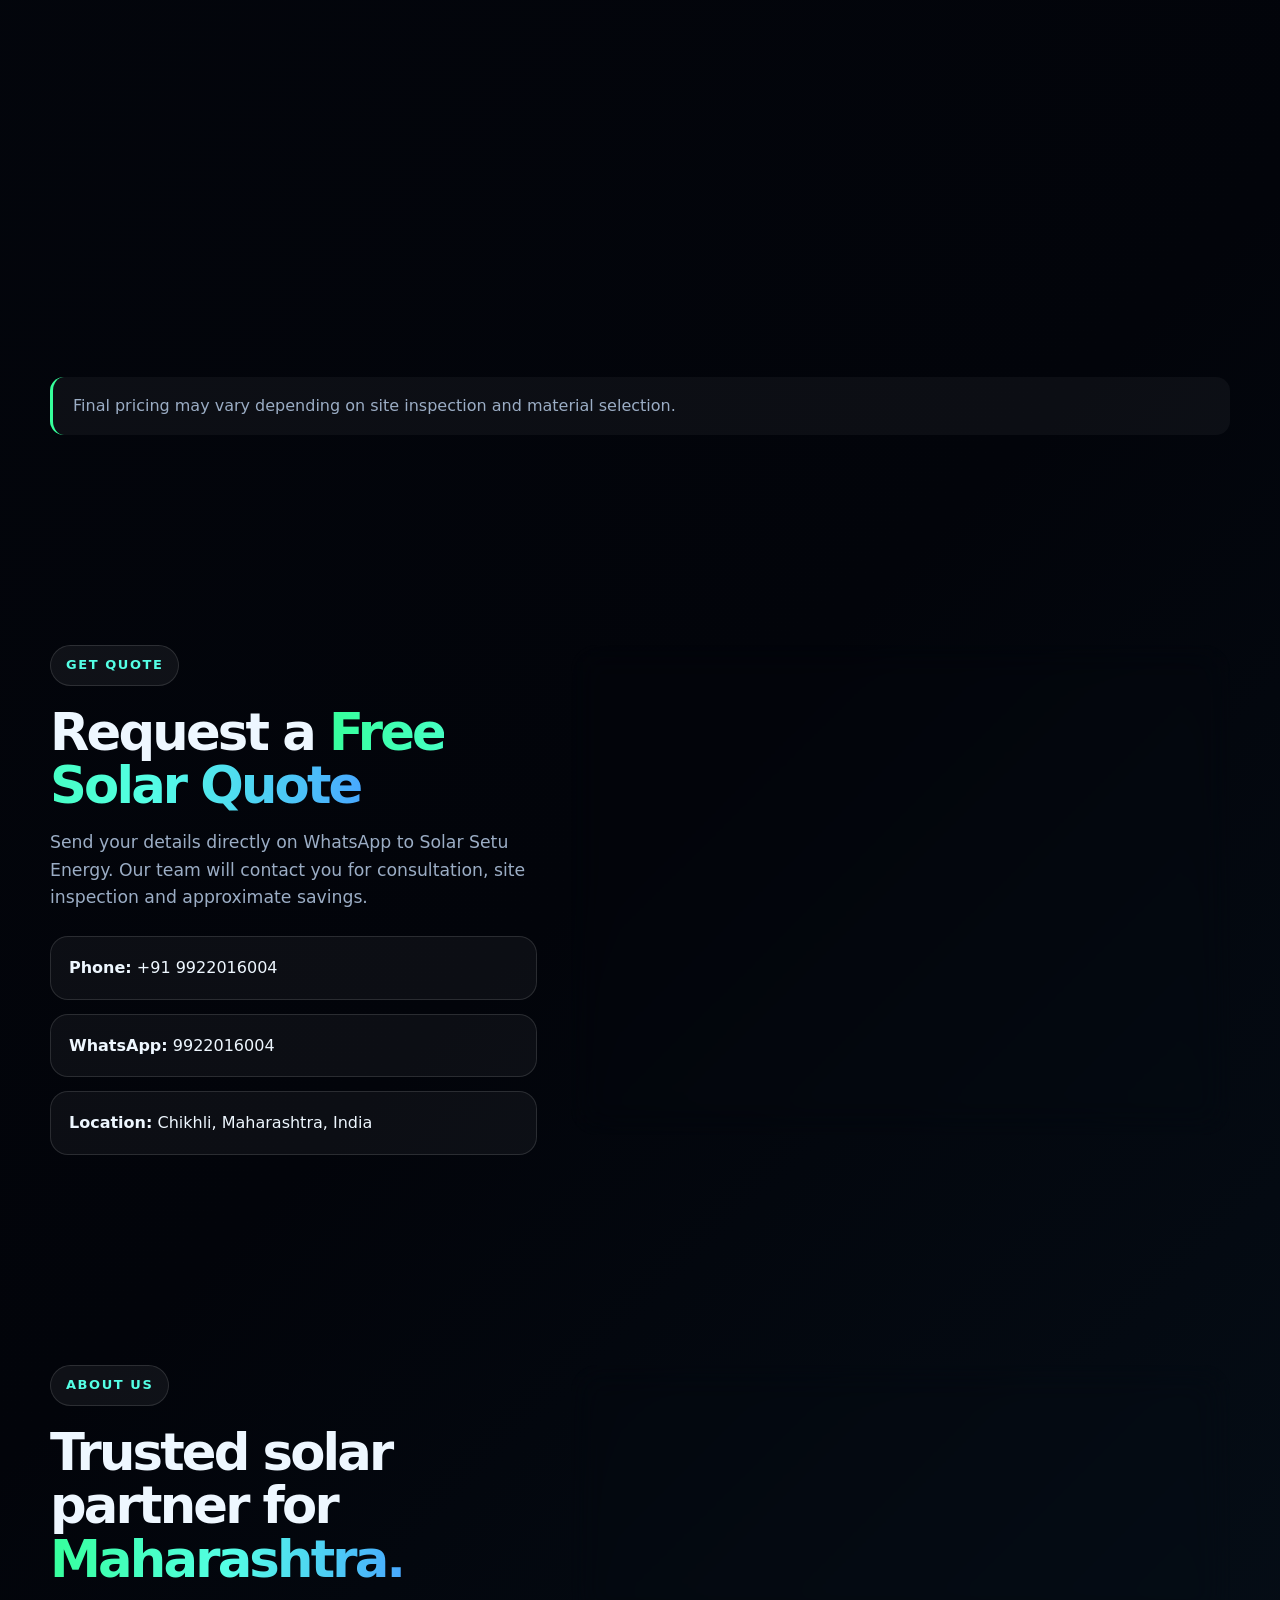
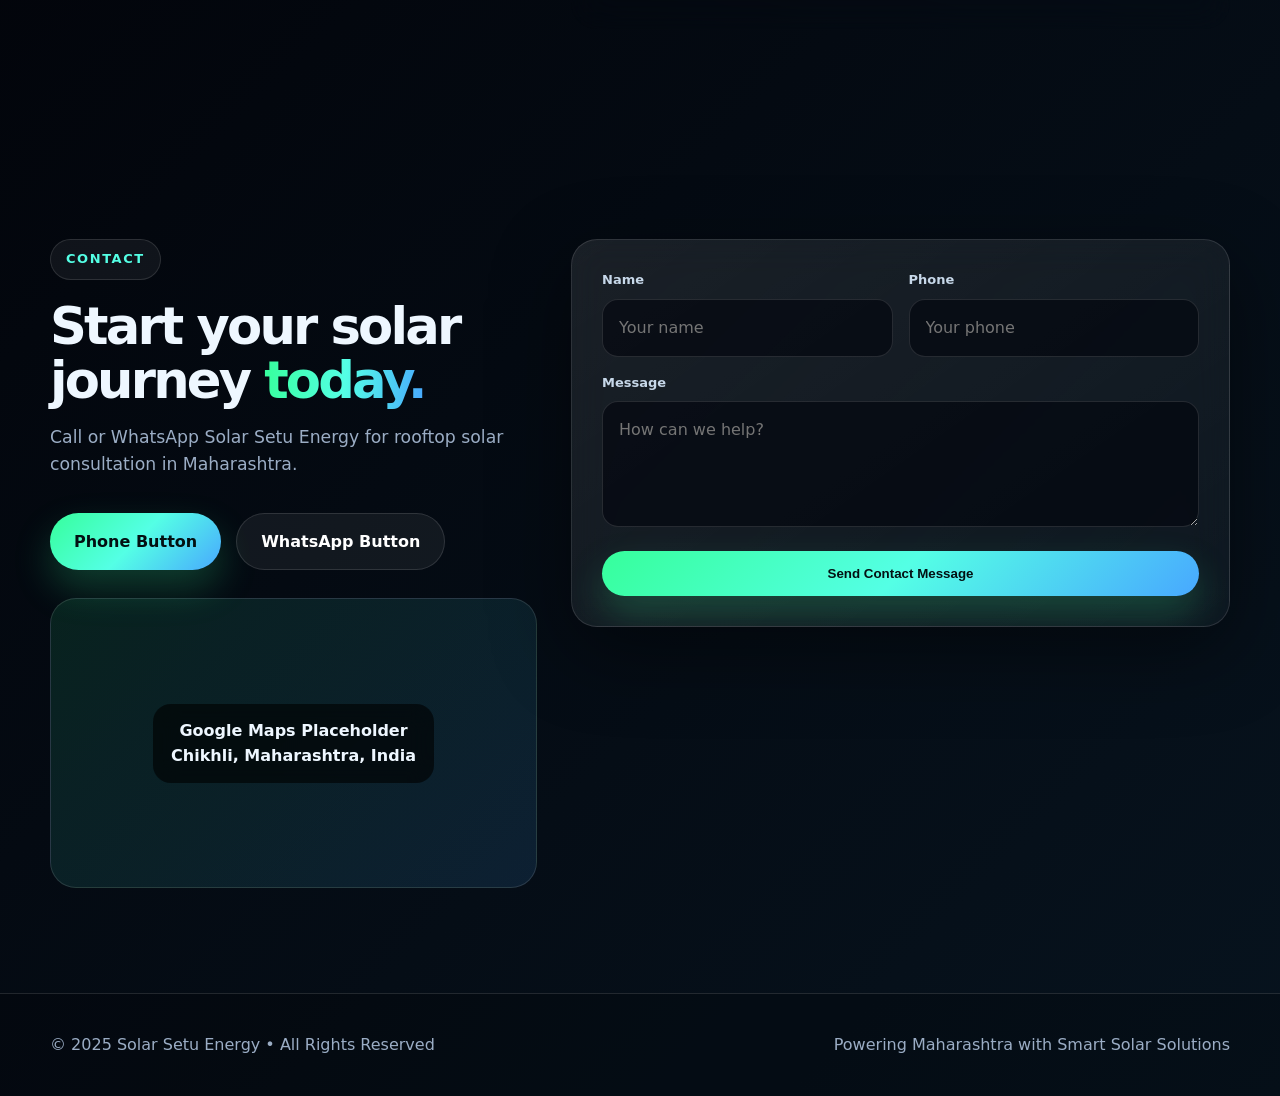
==== commit c43f1c8c: "Update index.html" ====
--- a/index.html
+++ b/index.html
@@ -10,6 +10,26 @@
 <link rel="stylesheet" href="styles.css">
 <script type="application/ld+json">{"@context":"https://schema.org","@type":"LocalBusiness","name":"Solar Setu Energy","description":"Trusted solar installation company in Maharashtra providing rooftop solar, subsidy support, consultation and maintenance.","telephone":"+91 9922016004","address":{"@type":"PostalAddress","addressLocality":"Chikhli","addressRegion":"Maharashtra","addressCountry":"IN"},"areaServed":"Maharashtra, India","url":"https://example.com","priceRange":"₹₹","sameAs":["https://wa.me/919922016004"]}</script>
 <script src="https://sites.super.myninja.ai/_assets/ninja-daytona-script.js"></script>
+  <title>Solar Setu Energy | Solar Panels, Solar Water Pumps & Subsidy in Maharashtra</title>
+
+<meta name="description" content="Solar Setu Energy provides solar panel installation, solar water pumps, solar subsidy guidance, and affordable solar solutions in Maharashtra. Contact us for best solar prices.">
+
+<meta name="keywords" content="Solar Setu Energy, solar panels Maharashtra, solar water pumps, solar subsidy, PM Kusum, solar installation">
+
+<meta name="robots" content="index, follow">
+
+<link rel="canonical" href="https://solarsetuenergy.shop/">
+  <script type="application/ld+json">
+{
+  "@context": "https://schema.org",
+  "@type": "LocalBusiness",
+  "name": "Solar Setu Energy",
+  "url": "https://solarsetuenergy.shop",
+  "telephone": "+91-9922016004",
+  "description": "Solar panel installation, solar water pumps, and subsidy support in Maharashtra.",
+  "areaServed": "Maharashtra, India"
+}
+</script>
 </head>
 <body>
 <div class="loader"><div class="loader-orb"></div></div>
